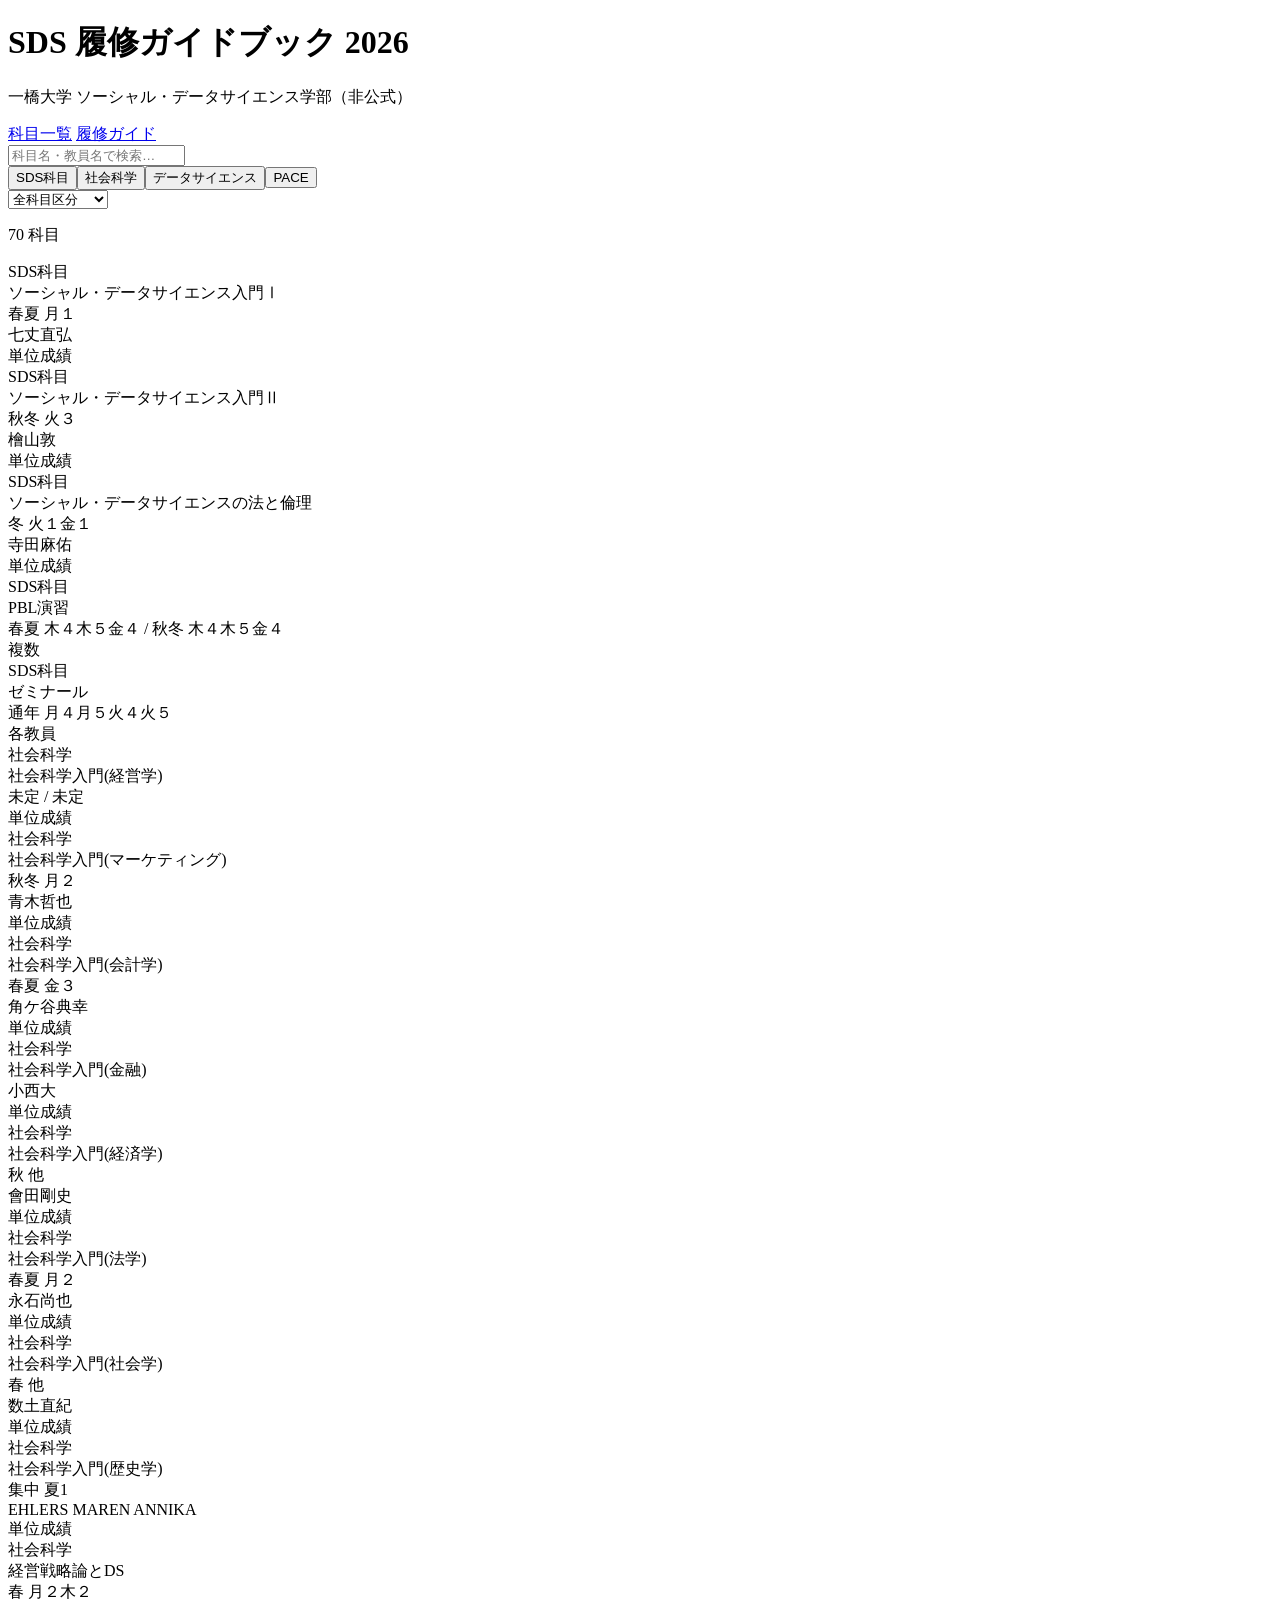
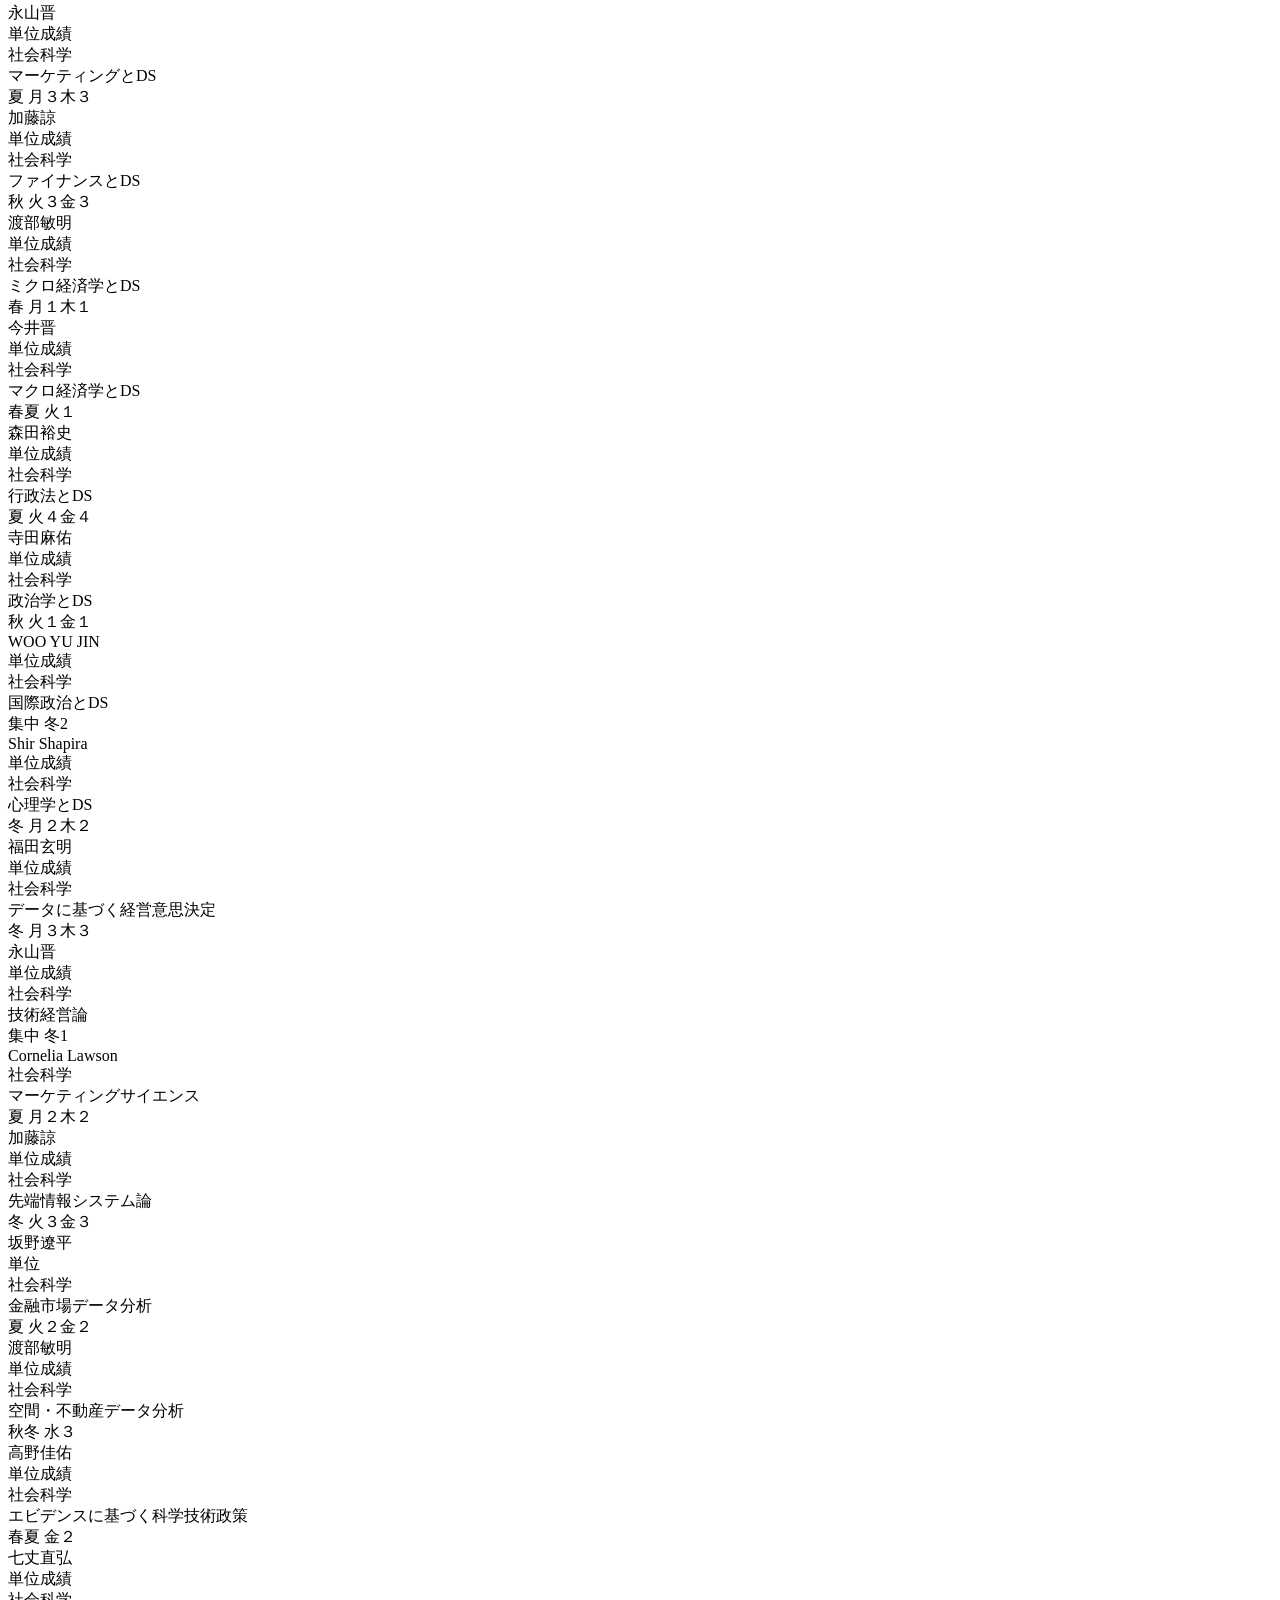
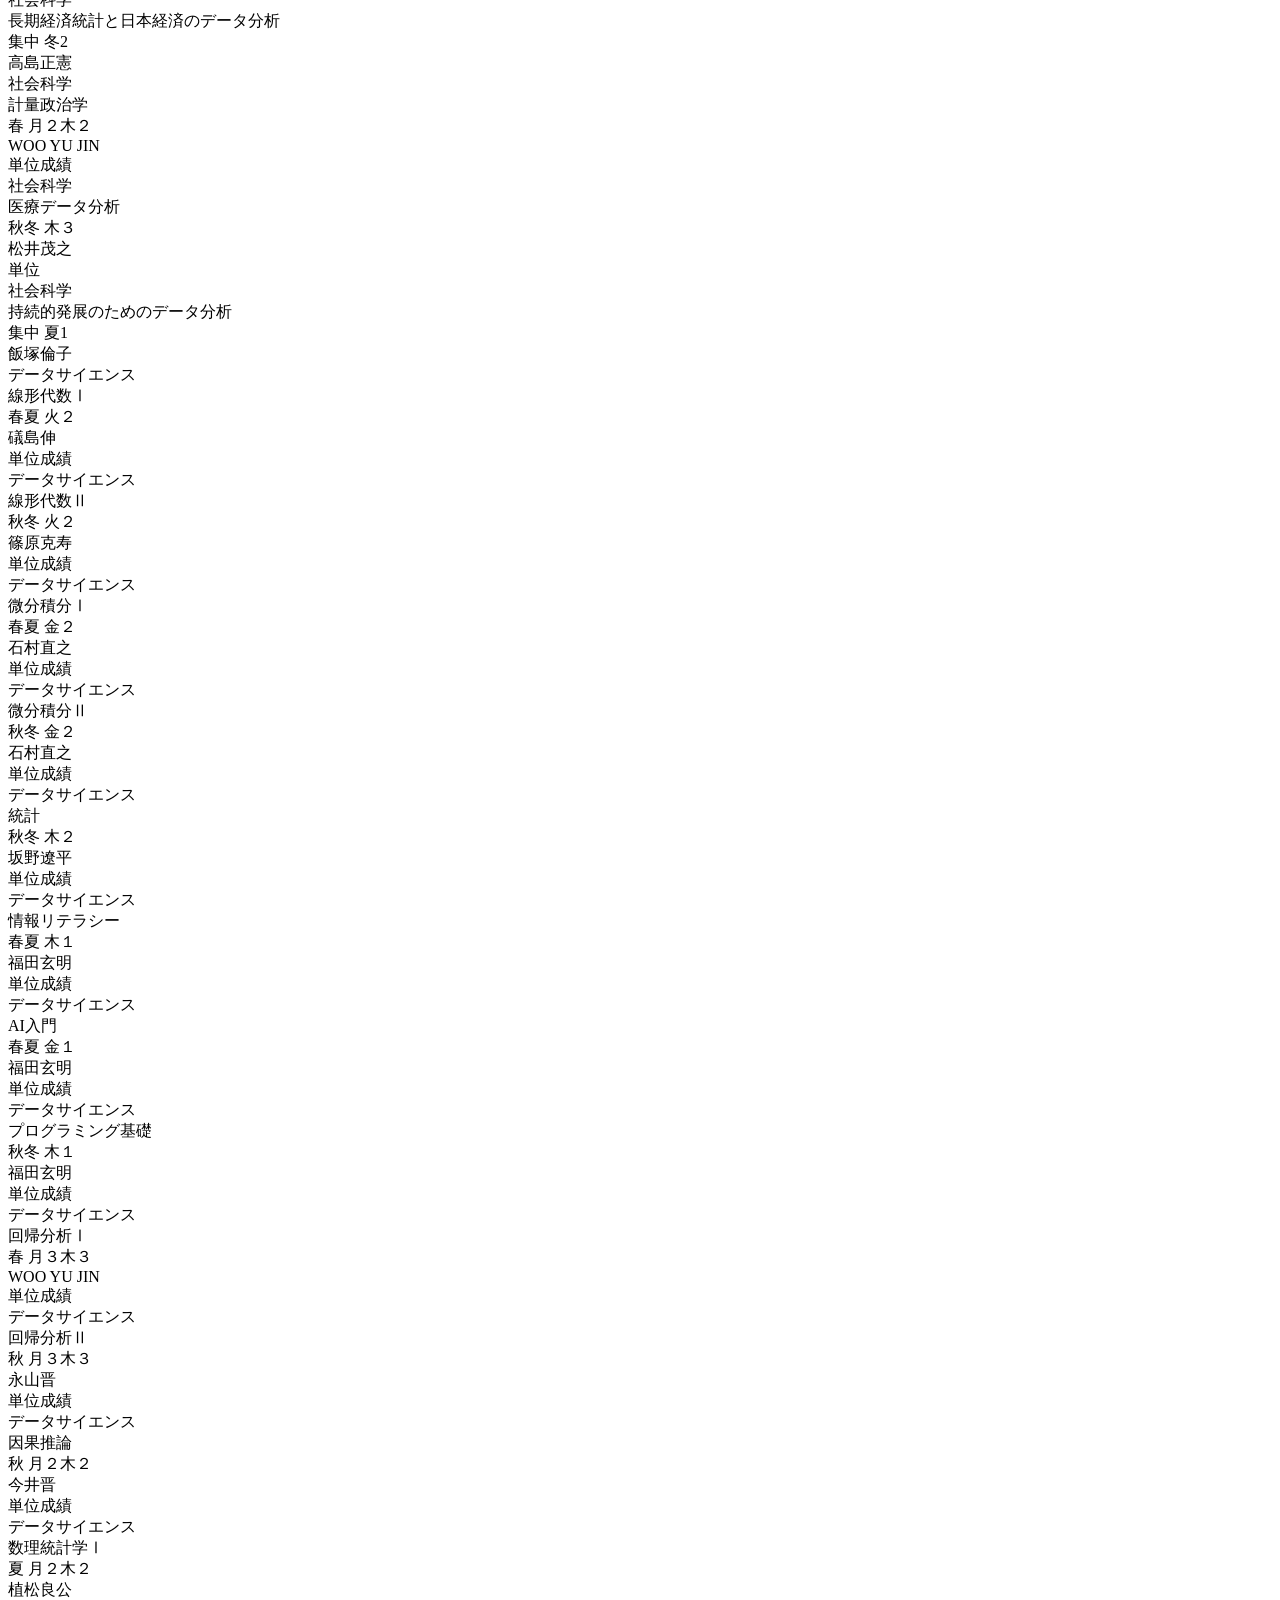
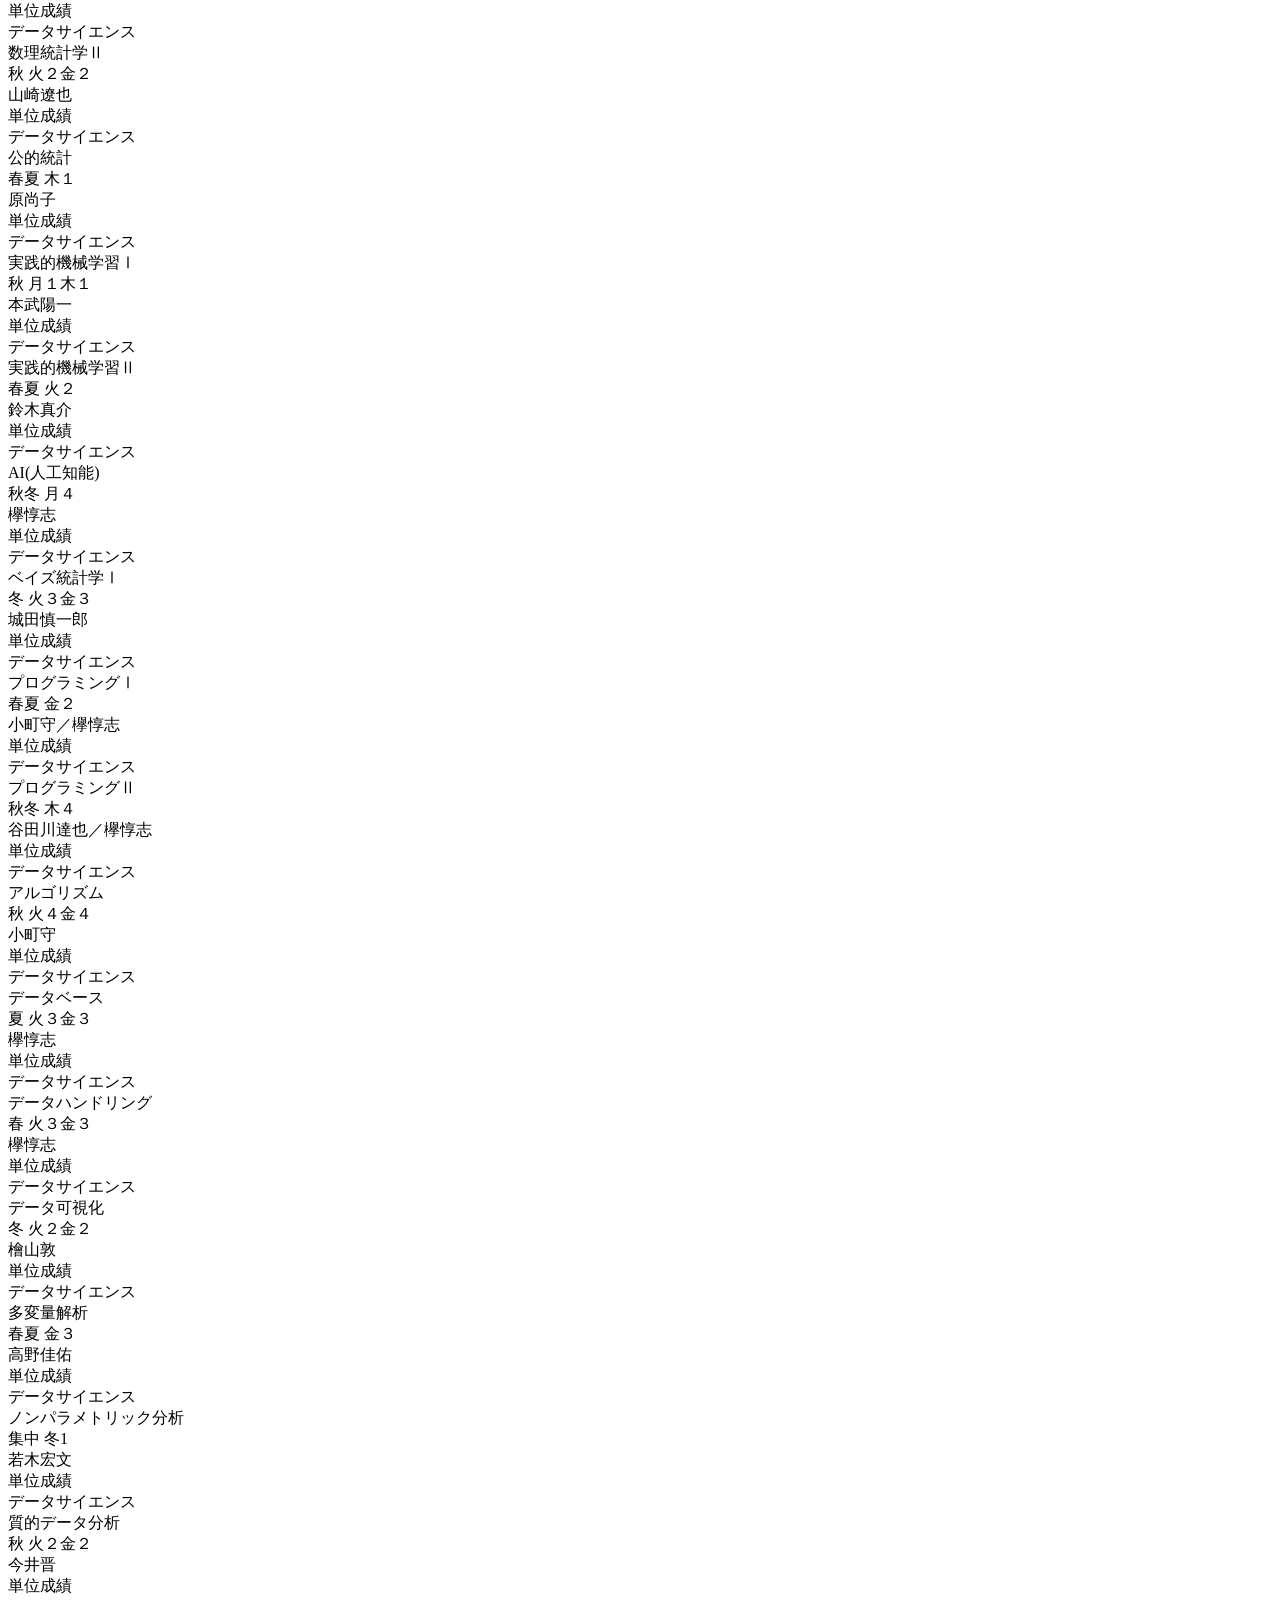
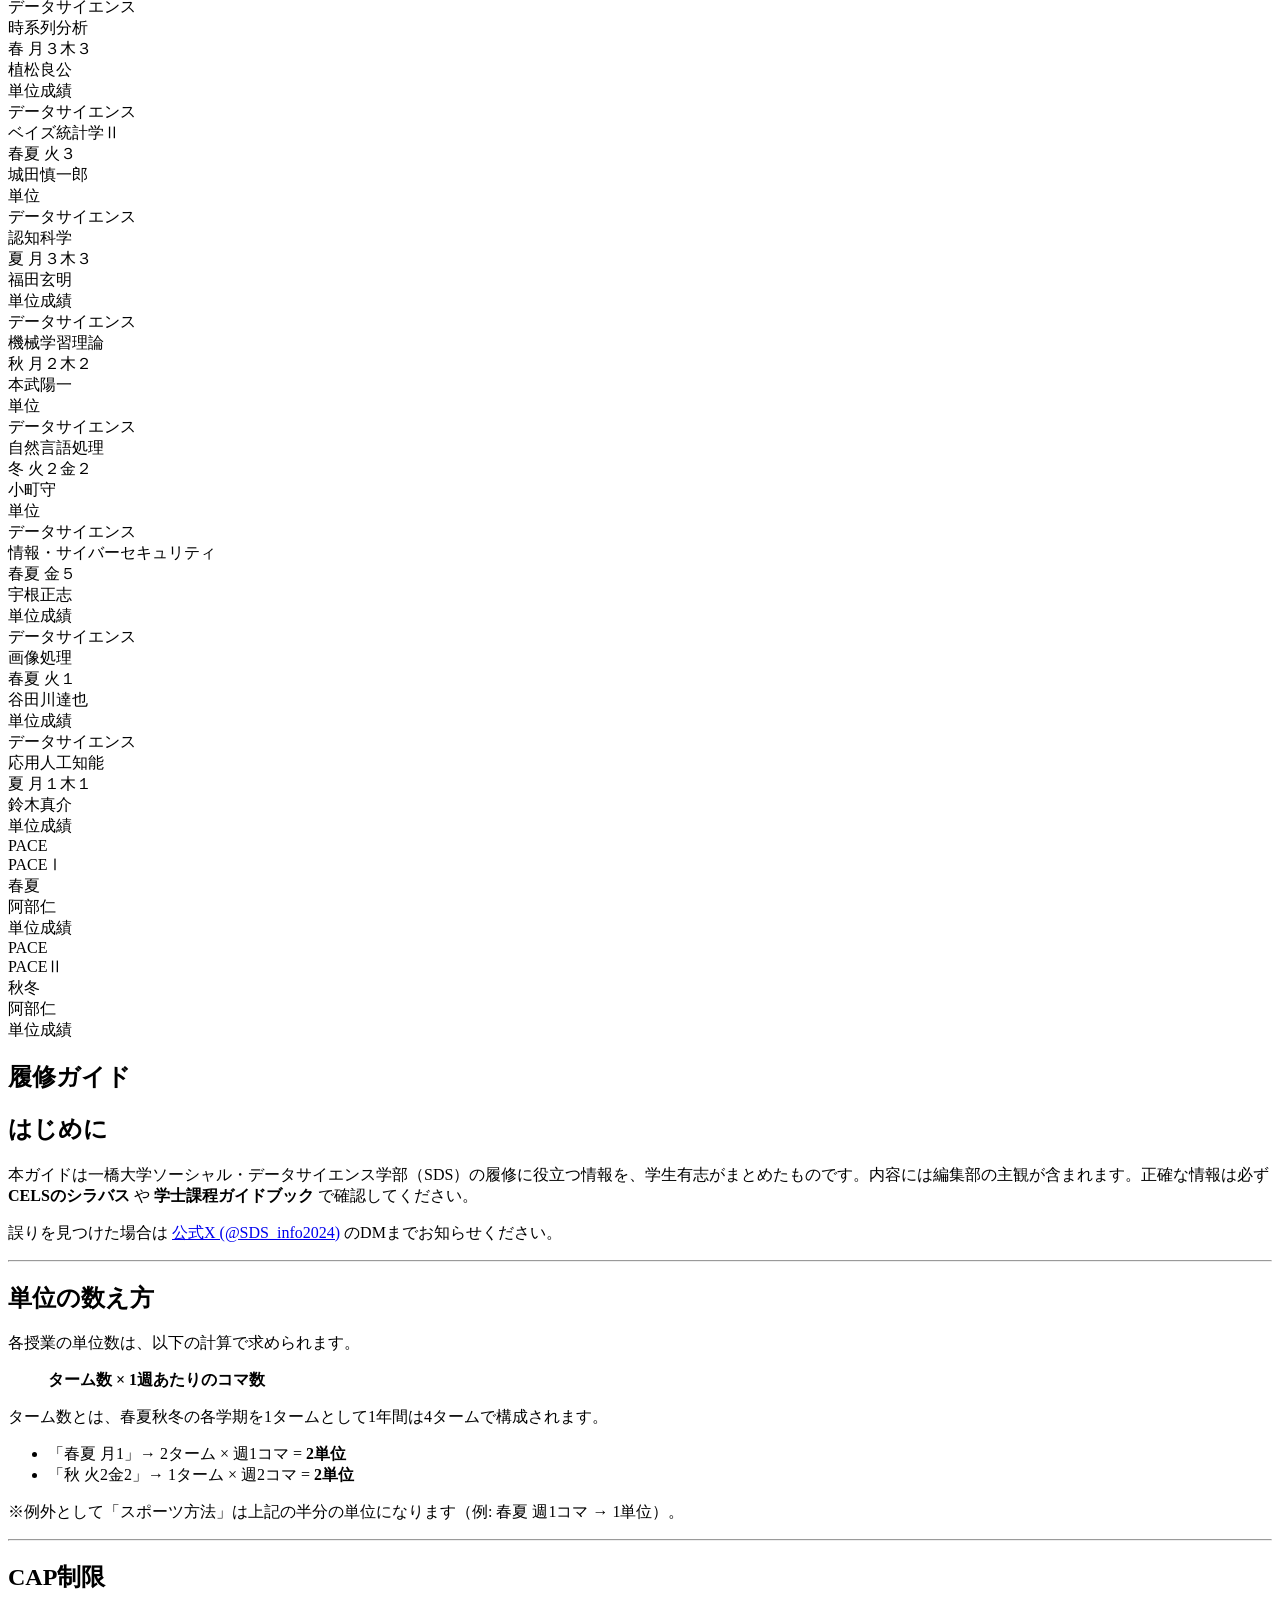
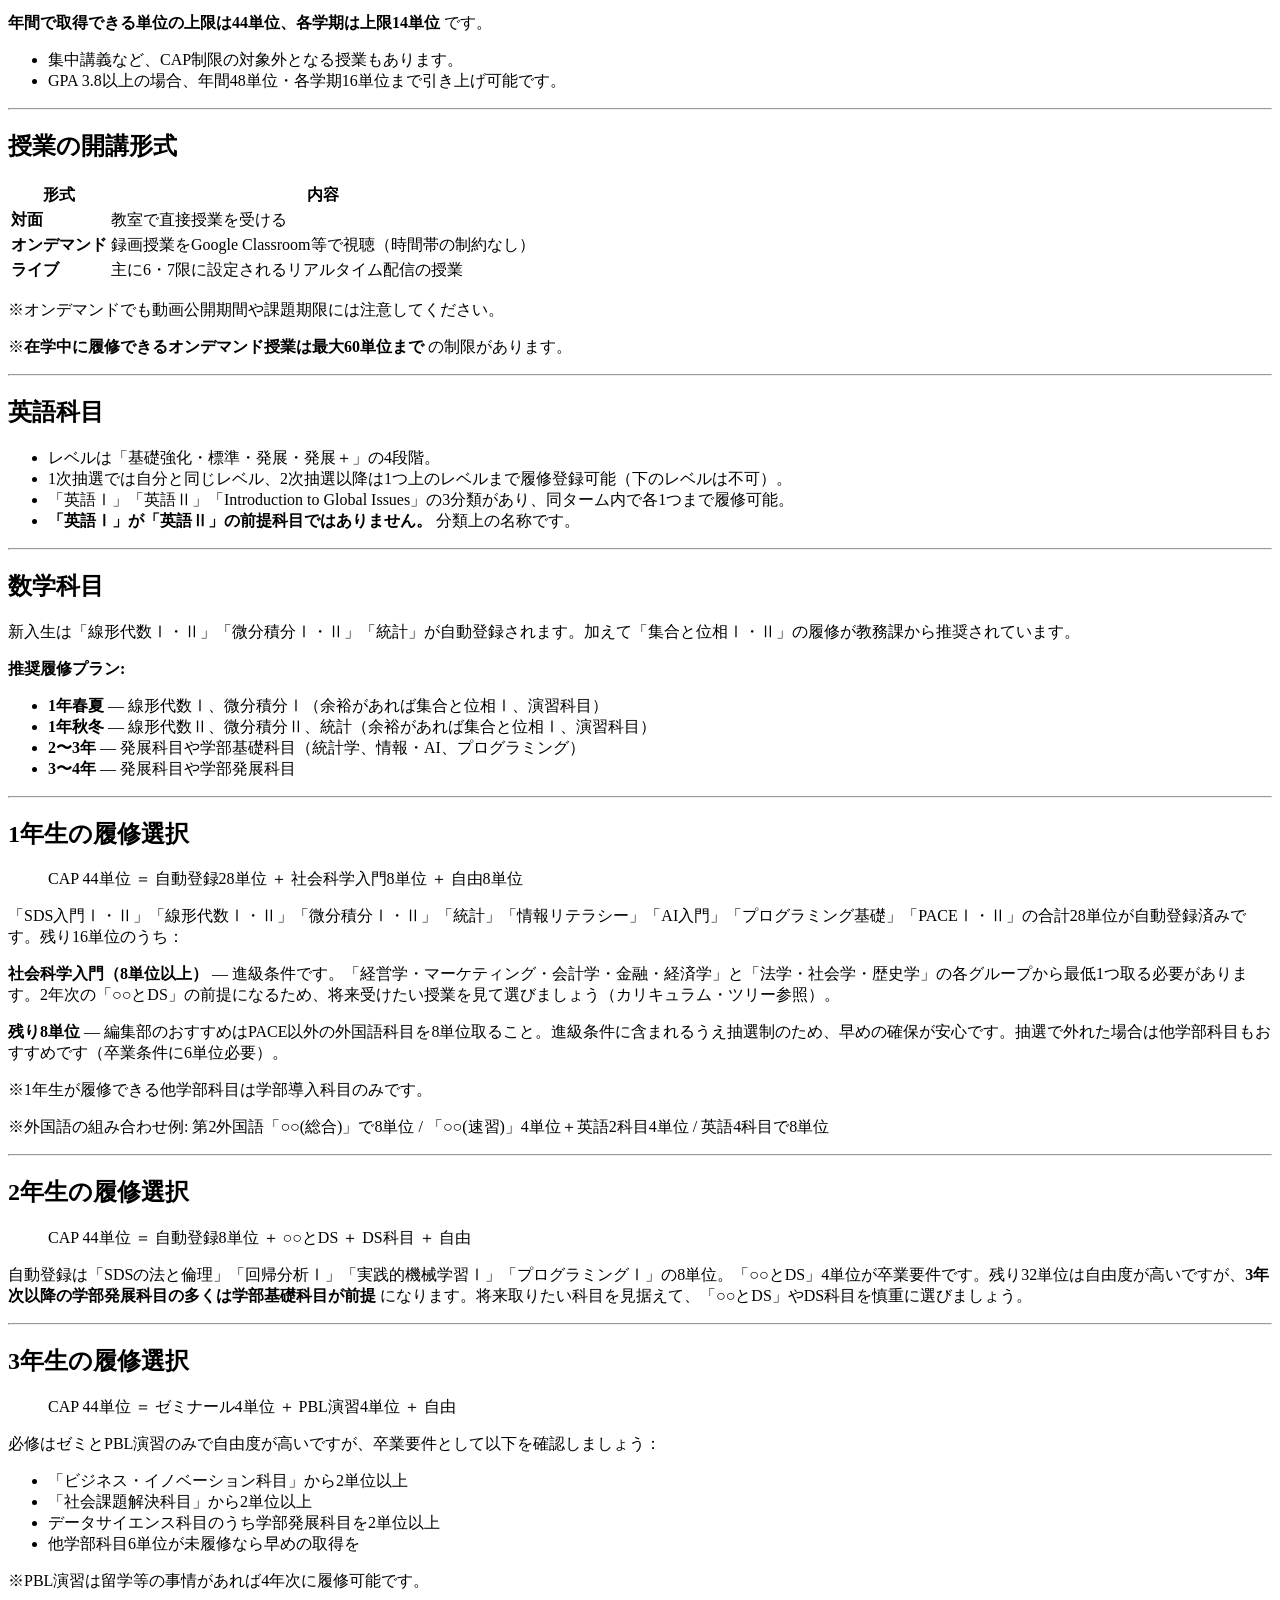
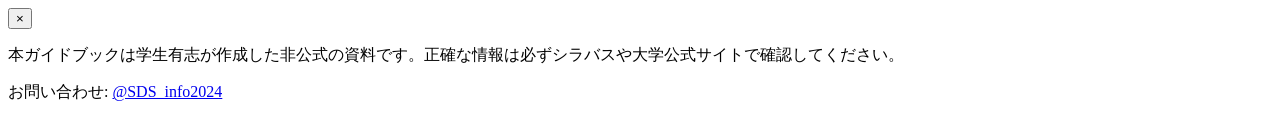
==== docs/index.html @ f76fa797 "科目区分タグを追加、Webフィルタを学年→科目区分に変更 時間割コードのナンバリング規則に基づき科目区分列を追加: - 4桁目1→学部導入科目、2→学部基礎科目、3→学部発展科目 - 3桁目8→ゼミ関" ====
<!DOCTYPE html>
<html lang="ja">
<head>
  <meta charset="UTF-8">
  <meta name="viewport" content="width=device-width, initial-scale=1.0">
  <title>SDS 履修ガイドブック 2026</title>
  <link rel="stylesheet" href="style.css">
</head>
<body>

  <!-- ヘッダー -->
  <header class="header">
    <div class="container">
      <h1 class="header-title">SDS 履修ガイドブック <span class="year">2026</span></h1>
      <p class="header-sub">一橋大学 ソーシャル・データサイエンス学部（非公式）</p>
      <nav class="nav">
        <a href="#courses" class="nav-link active">科目一覧</a>
        <a href="#guide" class="nav-link">履修ガイド</a>
      </nav>
    </div>
  </header>

  <!-- 科目一覧セクション -->
  <section id="courses" class="section">
    <div class="container">

      <!-- フィルタバー -->
      <div class="filter-bar">
        <input type="text" id="search" class="search-input" placeholder="科目名・教員名で検索…">
        <div class="filter-group">
          <div class="category-filters" id="category-filters"></div>
          <select id="kubun-filter" class="filter-select">
            <option value="">全科目区分</option>
            <option value="学部導入科目">学部導入科目</option>
            <option value="学部基礎科目">学部基礎科目</option>
            <option value="学部発展科目">学部発展科目</option>
            <option value="ゼミ関連">ゼミ関連</option>
            <option value="全学共通科目">全学共通科目</option>
          </select>
        </div>
      </div>

      <p class="result-count" id="result-count"></p>

      <!-- カードグリッド -->
      <div class="card-grid" id="card-grid">
        <p class="loading">読み込み中…</p>
      </div>
    </div>
  </section>

  <!-- 履修ガイドセクション -->
  <section id="guide" class="section section-guide">
    <div class="container">
      <h2 class="section-title">履修ガイド</h2>
      <div class="guide-content" id="guide-content">
        <p class="loading">読み込み中…</p>
      </div>
    </div>
  </section>

  <!-- モーダル -->
  <div class="modal-overlay" id="modal-overlay">
    <div class="modal" id="modal">
      <button class="modal-close" id="modal-close">&times;</button>
      <div class="modal-body" id="modal-body"></div>
    </div>
  </div>

  <!-- フッター -->
  <footer class="footer">
    <div class="container">
      <p>本ガイドブックは学生有志が作成した非公式の資料です。正確な情報は必ずシラバスや大学公式サイトで確認してください。</p>
      <p>お問い合わせ: <a href="https://x.com/SDS_info2024" target="_blank">@SDS_info2024</a></p>
    </div>
  </footer>

  <script src="app.js"></script>
</body>
</html>
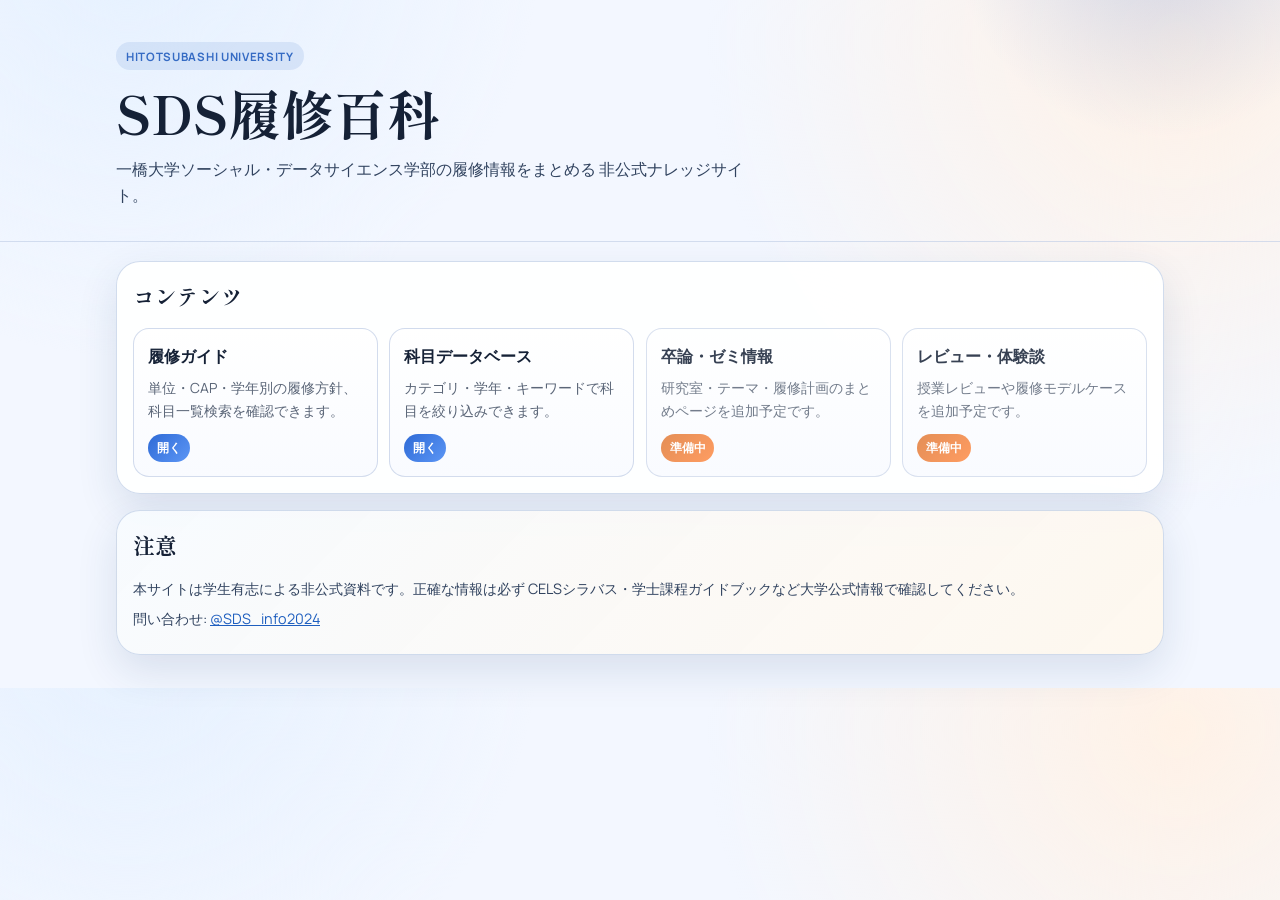
==== commit c9fba89a: "Create portal top page and modernize guide UI" ====
--- a/docs/index.html
+++ b/docs/index.html
@@ -3,78 +3,64 @@
 <head>
   <meta charset="UTF-8">
   <meta name="viewport" content="width=device-width, initial-scale=1.0">
-  <title>SDS 履修ガイドブック 2026</title>
-  <link rel="stylesheet" href="style.css">
+  <title>SDS履修百科</title>
+  <link rel="preconnect" href="https://fonts.googleapis.com">
+  <link rel="preconnect" href="https://fonts.gstatic.com" crossorigin>
+  <link href="https://fonts.googleapis.com/css2?family=Manrope:wght@400;500;600;700;800&family=Shippori+Mincho:wght@500;700&display=swap" rel="stylesheet">
+  <link rel="stylesheet" href="home.css">
 </head>
 <body>
-
-  <!-- ヘッダー -->
-  <header class="header">
-    <div class="container">
-      <h1 class="header-title">SDS 履修ガイドブック <span class="year">2026</span></h1>
-      <p class="header-sub">一橋大学 ソーシャル・データサイエンス学部（非公式）</p>
-      <nav class="nav">
-        <a href="#courses" class="nav-link active">科目一覧</a>
-        <a href="#guide" class="nav-link">履修ガイド</a>
-      </nav>
+  <header class="home-header">
+    <div class="header-inner">
+      <p class="eyebrow">Hitotsubashi University</p>
+      <h1>SDS履修百科</h1>
+      <p class="lead">
+        一橋大学ソーシャル・データサイエンス学部の履修情報をまとめる
+        非公式ナレッジサイト。
+      </p>
     </div>
   </header>
 
-  <!-- 科目一覧セクション -->
-  <section id="courses" class="section">
-    <div class="container">
+  <main class="home-main">
+    <section class="panel">
+      <h2>コンテンツ</h2>
+      <div class="card-grid">
+        <a class="card" href="guide.html">
+          <h3>履修ガイド</h3>
+          <p>単位・CAP・学年別の履修方針、科目一覧検索を確認できます。</p>
+          <span>開く</span>
+        </a>
 
-      <!-- フィルタバー -->
-      <div class="filter-bar">
-        <input type="text" id="search" class="search-input" placeholder="科目名・教員名で検索…">
-        <div class="filter-group">
-          <div class="category-filters" id="category-filters"></div>
-          <select id="kubun-filter" class="filter-select">
-            <option value="">全科目区分</option>
-            <option value="学部導入科目">学部導入科目</option>
-            <option value="学部基礎科目">学部基礎科目</option>
-            <option value="学部発展科目">学部発展科目</option>
-            <option value="ゼミ関連">ゼミ関連</option>
-            <option value="全学共通科目">全学共通科目</option>
-          </select>
-        </div>
+        <a class="card" href="guide.html#courses">
+          <h3>科目データベース</h3>
+          <p>カテゴリ・学年・キーワードで科目を絞り込みできます。</p>
+          <span>開く</span>
+        </a>
+
+        <a class="card card-soon" href="#" aria-disabled="true" onclick="return false;">
+          <h3>卒論・ゼミ情報</h3>
+          <p>研究室・テーマ・履修計画のまとめページを追加予定です。</p>
+          <span>準備中</span>
+        </a>
+
+        <a class="card card-soon" href="#" aria-disabled="true" onclick="return false;">
+          <h3>レビュー・体験談</h3>
+          <p>授業レビューや履修モデルケースを追加予定です。</p>
+          <span>準備中</span>
+        </a>
       </div>
+    </section>
 
-      <p class="result-count" id="result-count"></p>
-
-      <!-- カードグリッド -->
-      <div class="card-grid" id="card-grid">
-        <p class="loading">読み込み中…</p>
-      </div>
-    </div>
-  </section>
-
-  <!-- 履修ガイドセクション -->
-  <section id="guide" class="section section-guide">
-    <div class="container">
-      <h2 class="section-title">履修ガイド</h2>
-      <div class="guide-content" id="guide-content">
-        <p class="loading">読み込み中…</p>
-      </div>
-    </div>
-  </section>
-
-  <!-- モーダル -->
-  <div class="modal-overlay" id="modal-overlay">
-    <div class="modal" id="modal">
-      <button class="modal-close" id="modal-close">&times;</button>
-      <div class="modal-body" id="modal-body"></div>
-    </div>
-  </div>
-
-  <!-- フッター -->
-  <footer class="footer">
-    <div class="container">
-      <p>本ガイドブックは学生有志が作成した非公式の資料です。正確な情報は必ずシラバスや大学公式サイトで確認してください。</p>
-      <p>お問い合わせ: <a href="https://x.com/SDS_info2024" target="_blank">@SDS_info2024</a></p>
-    </div>
-  </footer>
-
-  <script src="app.js"></script>
+    <section class="panel panel-note">
+      <h2>注意</h2>
+      <p>
+        本サイトは学生有志による非公式資料です。正確な情報は必ず
+        CELSシラバス・学士課程ガイドブックなど大学公式情報で確認してください。
+      </p>
+      <p>
+        問い合わせ: <a href="https://x.com/SDS_info2024" target="_blank" rel="noopener noreferrer">@SDS_info2024</a>
+      </p>
+    </section>
+  </main>
 </body>
 </html>
--- a/docs/home.css
+++ b/docs/home.css
@@ -0,0 +1,190 @@
+:root {
+  --bg: #f3f7ff;
+  --bg-grad-1: #e6f1ff;
+  --bg-grad-2: #fff2e7;
+  --surface: #ffffff;
+  --surface-soft: #f7fbff;
+  --ink: #152136;
+  --muted: #5b6678;
+  --line: #dbe4f2;
+  --line-strong: #c5d2e8;
+  --link: #1f5fbf;
+  --accent: #2e6ad6;
+  --accent-2: #ff8c47;
+  --radius-lg: 24px;
+  --radius-md: 16px;
+  --radius-sm: 12px;
+  --shadow: 0 16px 40px rgba(26, 54, 103, 0.12);
+}
+
+* {
+  box-sizing: border-box;
+}
+
+body {
+  margin: 0;
+  font-family: "Manrope", "Hiragino Sans", "Noto Sans JP", sans-serif;
+  color: var(--ink);
+  line-height: 1.68;
+  background:
+    radial-gradient(circle at 10% -8%, var(--bg-grad-1), transparent 30%),
+    radial-gradient(circle at 92% 6%, var(--bg-grad-2), transparent 35%),
+    var(--bg);
+}
+
+a {
+  color: var(--link);
+}
+
+.home-header {
+  position: relative;
+  overflow: hidden;
+  border-bottom: 1px solid rgba(197, 210, 232, 0.7);
+}
+
+.home-header::before {
+  content: "";
+  position: absolute;
+  width: 460px;
+  height: 460px;
+  border-radius: 50%;
+  background: radial-gradient(circle, rgba(46, 106, 214, 0.22), transparent 64%);
+  top: -300px;
+  right: -110px;
+}
+
+.header-inner {
+  position: relative;
+  z-index: 1;
+  max-width: 1080px;
+  margin: 0 auto;
+  padding: 2.6rem 1rem 2rem;
+}
+
+.eyebrow {
+  margin: 0;
+  display: inline-block;
+  padding: 0.28rem 0.62rem;
+  border-radius: 999px;
+  font-size: 0.72rem;
+  font-weight: 700;
+  letter-spacing: 0.06em;
+  text-transform: uppercase;
+  color: #356bc4;
+  background: rgba(53, 107, 196, 0.12);
+}
+
+h1 {
+  margin: 0.64rem 0 0.72rem;
+  font-family: "Shippori Mincho", "Yu Mincho", serif;
+  font-size: clamp(2rem, 4.6vw, 3.3rem);
+  line-height: 1.2;
+  font-weight: 700;
+}
+
+.lead {
+  margin: 0;
+  max-width: 64ch;
+  color: #31435f;
+}
+
+.home-main {
+  max-width: 1080px;
+  margin: 0 auto;
+  padding: 1.2rem 1rem 2.1rem;
+  display: grid;
+  gap: 1rem;
+}
+
+.panel {
+  background: rgba(255, 255, 255, 0.92);
+  border: 1px solid rgba(197, 210, 232, 0.78);
+  border-radius: var(--radius-lg);
+  box-shadow: var(--shadow);
+  padding: 1rem;
+}
+
+.panel h2 {
+  margin: 0 0 0.8rem;
+  font-family: "Shippori Mincho", "Yu Mincho", serif;
+  font-size: 1.35rem;
+}
+
+.card-grid {
+  display: grid;
+  grid-template-columns: repeat(auto-fill, minmax(235px, 1fr));
+  gap: 0.72rem;
+}
+
+.card {
+  display: block;
+  color: inherit;
+  text-decoration: none;
+  background: linear-gradient(180deg, #ffffff 0%, #f9fbff 100%);
+  border: 1px solid rgba(197, 210, 232, 0.76);
+  border-radius: var(--radius-md);
+  padding: 0.88rem;
+  transition: all 0.2s ease;
+}
+
+.card:hover {
+  text-decoration: none;
+  transform: translateY(-4px);
+  box-shadow: 0 15px 30px rgba(26, 54, 103, 0.14);
+  border-color: #90afe2;
+}
+
+.card h3 {
+  margin: 0 0 0.38rem;
+  font-size: 1rem;
+}
+
+.card p {
+  margin: 0 0 0.68rem;
+  font-size: 0.87rem;
+  color: var(--muted);
+}
+
+.card span {
+  display: inline-flex;
+  align-items: center;
+  gap: 0.25rem;
+  padding: 0.24rem 0.55rem;
+  border-radius: 999px;
+  font-size: 0.76rem;
+  font-weight: 700;
+  color: #fff;
+  background: linear-gradient(135deg, var(--accent), #5c96f5);
+}
+
+.card-soon {
+  opacity: 0.85;
+}
+
+.card-soon span {
+  background: linear-gradient(135deg, #e07b39, var(--accent-2));
+}
+
+.panel-note {
+  background: linear-gradient(135deg, rgba(247, 251, 255, 0.95), rgba(255, 247, 237, 0.92));
+}
+
+.panel-note p {
+  margin: 0.4rem 0;
+  font-size: 0.9rem;
+  color: #31435f;
+}
+
+@media (max-width: 760px) {
+  .header-inner {
+    padding-top: 2rem;
+  }
+
+  .panel {
+    border-radius: var(--radius-md);
+  }
+
+  .card-grid {
+    grid-template-columns: 1fr;
+  }
+}
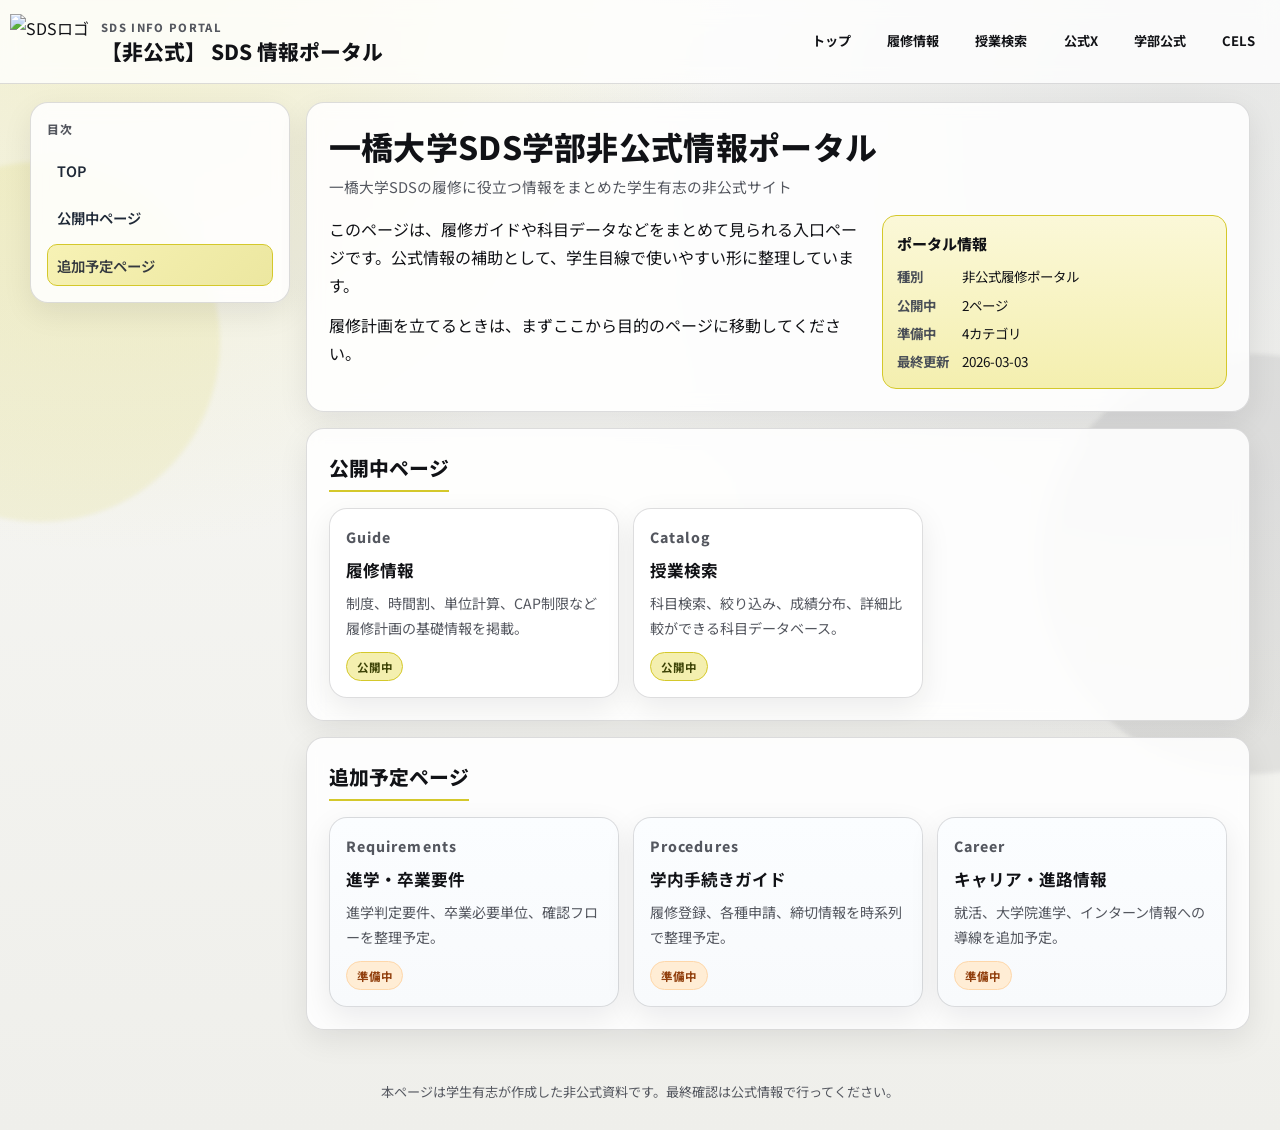
==== commit 1a14482c: "モバイル向けハンバーガーメニューを導入（720px以下でナビを折りたたみ表示） Co-Authored-By: Claude Opus 4.6 <noreply@anthropic.com>" ====
--- a/docs/index.html
+++ b/docs/index.html
@@ -3,64 +3,129 @@
 <head>
   <meta charset="UTF-8">
   <meta name="viewport" content="width=device-width, initial-scale=1.0">
-  <title>SDS履修百科</title>
+  <title>SDS情報ポータル</title>
   <link rel="preconnect" href="https://fonts.googleapis.com">
   <link rel="preconnect" href="https://fonts.gstatic.com" crossorigin>
-  <link href="https://fonts.googleapis.com/css2?family=Manrope:wght@400;500;600;700;800&family=Shippori+Mincho:wght@500;700&display=swap" rel="stylesheet">
-  <link rel="stylesheet" href="home.css">
+  <link href="https://fonts.googleapis.com/css2?family=Noto+Sans+JP:wght@400;500;700;800&display=swap" rel="stylesheet">
+  <link rel="stylesheet" href="style.css">
 </head>
 <body>
-  <header class="home-header">
-    <div class="header-inner">
-      <p class="eyebrow">Hitotsubashi University</p>
-      <h1>SDS履修百科</h1>
-      <p class="lead">
-        一橋大学ソーシャル・データサイエンス学部の履修情報をまとめる
-        非公式ナレッジサイト。
-      </p>
+  <header class="topbar">
+    <div class="container topbar-inner">
+      <a class="brand-home" href="index.html">
+        <img class="site-logo" src="images/logo-sds.png" alt="SDSロゴ">
+        <div class="brand-block">
+          <p class="brand-kicker">SDS INFO PORTAL</p>
+          <p class="brand-title">【非公式】 SDS 情報ポータル</p>
+        </div>
+      </a>
+      <button class="hamburger" type="button" aria-label="メニューを開く" aria-expanded="false">
+        <span class="hamburger-line"></span>
+        <span class="hamburger-line"></span>
+        <span class="hamburger-line"></span>
+      </button>
+      <nav class="topbar-menu">
+        <a class="topnav-link" href="index.html">トップ</a>
+        <a class="topnav-link" href="rishu.html">履修情報</a>
+        <a class="topnav-link" href="courses.html">授業検索</a>
+        <a class="topnav-link" href="https://x.com/SDS_info2024" target="_blank" rel="noopener noreferrer">公式X</a>
+        <a class="topnav-link" href="https://www.sds.hit-u.ac.jp/" target="_blank" rel="noopener noreferrer">学部公式</a>
+        <a class="topnav-link" href="https://cels.hit-u.ac.jp/" target="_blank" rel="noopener noreferrer">CELS</a>
+      </nav>
     </div>
   </header>
 
-  <main class="home-main">
-    <section class="panel">
-      <h2>コンテンツ</h2>
-      <div class="card-grid">
-        <a class="card" href="guide.html">
-          <h3>履修ガイド</h3>
-          <p>単位・CAP・学年別の履修方針、科目一覧検索を確認できます。</p>
-          <span>開く</span>
-        </a>
+  <div class="container wiki-layout">
+    <aside class="wiki-sidebar">
+      <p class="sidebar-title">目次</p>
+      <nav class="sidebar-nav">
+        <a href="#overview" class="nav-link active">TOP</a>
+        <a href="#pages" class="nav-link">公開中ページ</a>
+        <a href="#upcoming" class="nav-link">追加予定ページ</a>
+      </nav>
+    </aside>
 
-        <a class="card" href="guide.html#courses">
-          <h3>科目データベース</h3>
-          <p>カテゴリ・学年・キーワードで科目を絞り込みできます。</p>
-          <span>開く</span>
-        </a>
+    <main class="wiki-main">
+      <section id="overview" class="section article-section">
+        <div class="article-head">
+          <h1 class="article-title">一橋大学SDS学部非公式情報ポータル</h1>
+          <p class="article-sub">一橋大学SDSの履修に役立つ情報をまとめた学生有志の非公式サイト</p>
+        </div>
 
-        <a class="card card-soon" href="#" aria-disabled="true" onclick="return false;">
-          <h3>卒論・ゼミ情報</h3>
-          <p>研究室・テーマ・履修計画のまとめページを追加予定です。</p>
-          <span>準備中</span>
-        </a>
+        <div class="intro-grid">
+          <div class="intro-text">
+            <p>このページは、履修ガイドや科目データなどをまとめて見られる入口ページです。公式情報の補助として、学生目線で使いやすい形に整理しています。</p>
+            <p>履修計画を立てるときは、まずここから目的のページに移動してください。</p>
+          </div>
+          <aside class="infobox" aria-label="ポータル情報">
+            <h2 class="infobox-title">ポータル情報</h2>
+            <dl class="infobox-list">
+              <dt>種別</dt>
+              <dd>非公式履修ポータル</dd>
+              <dt>公開中</dt>
+              <dd>2ページ</dd>
+              <dt>準備中</dt>
+              <dd>4カテゴリ</dd>
+              <dt>最終更新</dt>
+              <dd>2026-03-03</dd>
+            </dl>
+          </aside>
+        </div>
+      </section>
 
-        <a class="card card-soon" href="#" aria-disabled="true" onclick="return false;">
-          <h3>レビュー・体験談</h3>
-          <p>授業レビューや履修モデルケースを追加予定です。</p>
-          <span>準備中</span>
-        </a>
-      </div>
-    </section>
+      <section id="pages" class="section article-section">
+        <h2 class="section-title">公開中ページ</h2>
+        <div class="directory-grid">
+          <a class="directory-card directory-card-linkbox" href="rishu.html">
+            <p class="directory-label">Guide</p>
+            <h3>履修情報</h3>
+            <p>制度、時間割、単位計算、CAP制限など履修計画の基礎情報を掲載。</p>
+            <div class="card-footer">
+              <span class="status-badge live">公開中</span>
+            </div>
+          </a>
+          <a class="directory-card directory-card-linkbox" href="courses.html">
+            <p class="directory-label">Catalog</p>
+            <h3>授業検索</h3>
+            <p>科目検索、絞り込み、成績分布、詳細比較ができる科目データベース。</p>
+            <div class="card-footer">
+              <span class="status-badge live">公開中</span>
+            </div>
+          </a>
+        </div>
+      </section>
 
-    <section class="panel panel-note">
-      <h2>注意</h2>
-      <p>
-        本サイトは学生有志による非公式資料です。正確な情報は必ず
-        CELSシラバス・学士課程ガイドブックなど大学公式情報で確認してください。
-      </p>
-      <p>
-        問い合わせ: <a href="https://x.com/SDS_info2024" target="_blank" rel="noopener noreferrer">@SDS_info2024</a>
-      </p>
-    </section>
-  </main>
+      <section id="upcoming" class="section article-section">
+        <h2 class="section-title">追加予定ページ</h2>
+        <div class="directory-grid">
+          <article class="directory-card disabled">
+            <p class="directory-label">Requirements</p>
+            <h3>進学・卒業要件</h3>
+            <p>進学判定要件、卒業必要単位、確認フローを整理予定。</p>
+            <div class="card-footer"><span class="status-badge soon">準備中</span></div>
+          </article>
+          <article class="directory-card disabled">
+            <p class="directory-label">Procedures</p>
+            <h3>学内手続きガイド</h3>
+            <p>履修登録、各種申請、締切情報を時系列で整理予定。</p>
+            <div class="card-footer"><span class="status-badge soon">準備中</span></div>
+          </article>
+          <article class="directory-card disabled">
+            <p class="directory-label">Career</p>
+            <h3>キャリア・進路情報</h3>
+            <p>就活、大学院進学、インターン情報への導線を追加予定。</p>
+            <div class="card-footer"><span class="status-badge soon">準備中</span></div>
+          </article>
+        </div>
+      </section>
+    </main>
+  </div>
+
+  <footer class="footer">
+    <div class="container">
+      <p>本ページは学生有志が作成した非公式資料です。最終確認は公式情報で行ってください。</p>
+    </div>
+  </footer>
+  <script src="app.js"></script>
 </body>
 </html>
--- a/docs/style.css
+++ b/docs/style.css
@@ -0,0 +1,1072 @@
+:root {
+  --bg: #f4f4f1;
+  --bg-soft: #ecece8;
+  --surface: rgba(255, 255, 255, 0.86);
+  --surface-strong: #ffffff;
+  --text: #111216;
+  --text-muted: #54575f;
+  --border: rgba(17, 18, 22, 0.14);
+  --border-strong: rgba(17, 18, 22, 0.24);
+
+  --primary: #d4c82b;
+  --primary-strong: #9e951a;
+  --accent: #4f545e;
+  --accent-soft: #f4efaf;
+
+  --cat-sds: #d4c82b;
+  --cat-social: #9ea1a8;
+  --cat-ds: #4f545e;
+  --cat-pace: #3b3f46;
+
+  --kubun-intro: #15803d;
+  --kubun-basic: #0f766e;
+  --kubun-advanced: #b45309;
+  --kubun-seminar: #7c3aed;
+  --kubun-common: #6b7280;
+
+  --grade-aplus: #1d4ed8;
+  --grade-a: #059669;
+  --grade-b: #ca8a04;
+  --grade-c: #ea580c;
+  --grade-f: #dc2626;
+
+  --radius-sm: 12px;
+  --radius: 18px;
+  --shadow: 0 10px 30px rgba(17, 18, 22, 0.08);
+  --shadow-lg: 0 28px 60px rgba(17, 18, 22, 0.16);
+}
+
+*, *::before, *::after {
+  box-sizing: border-box;
+  margin: 0;
+  padding: 0;
+}
+
+html {
+  scroll-behavior: smooth;
+}
+
+body {
+  font-family: "Noto Sans JP", "Hiragino Sans", sans-serif;
+  color: var(--text);
+  line-height: 1.75;
+  min-height: 100vh;
+  background:
+    radial-gradient(circle at 8% -8%, rgba(212, 200, 43, 0.22), transparent 38%),
+    radial-gradient(circle at 92% 8%, rgba(158, 161, 168, 0.2), transparent 42%),
+    linear-gradient(180deg, #f8f8f5 0%, #efefeb 100%);
+  -webkit-font-smoothing: antialiased;
+}
+
+body::before,
+body::after {
+  content: "";
+  position: fixed;
+  z-index: -1;
+  border-radius: 999px;
+  pointer-events: none;
+}
+
+body::before {
+  width: 360px;
+  height: 360px;
+  left: -140px;
+  top: 18%;
+  background: rgba(212, 200, 43, 0.12);
+  filter: blur(2px);
+}
+
+body::after {
+  width: 420px;
+  height: 420px;
+  right: -180px;
+  bottom: 14%;
+  background: rgba(79, 84, 94, 0.1);
+  filter: blur(2px);
+}
+
+a {
+  color: var(--accent);
+  text-decoration: none;
+}
+
+a:hover {
+  text-decoration: underline;
+}
+
+.container {
+  max-width: 1260px;
+  margin: 0 auto;
+  padding: 0 1.25rem;
+}
+
+.topbar {
+  position: sticky;
+  top: 0;
+  z-index: 30;
+  border-bottom: 1px solid var(--border);
+  backdrop-filter: blur(10px);
+  background: rgba(255, 255, 255, 0.78);
+}
+
+.topbar-inner {
+  display: flex;
+  justify-content: space-between;
+  align-items: center;
+  gap: 1rem;
+  padding: 0.9rem 0;
+}
+
+.brand-home {
+  display: inline-flex;
+  align-items: center;
+  gap: 0.75rem;
+  color: inherit;
+}
+
+.brand-home:hover {
+  text-decoration: none;
+}
+
+.site-logo {
+  height: 54px;
+  width: auto;
+  display: block;
+}
+
+.brand-kicker {
+  letter-spacing: 0.12em;
+  font-size: 0.7rem;
+  font-weight: 800;
+  color: var(--text-muted);
+}
+
+.brand-title {
+  font-size: clamp(1rem, 2vw, 1.3rem);
+  font-weight: 800;
+  line-height: 1.35;
+}
+
+.brand-link {
+  border: 1px solid var(--border-strong);
+  border-radius: 999px;
+  padding: 0.5rem 0.9rem;
+  background: var(--surface);
+  font-size: 0.83rem;
+  font-weight: 700;
+  color: var(--primary-strong);
+}
+
+/* ---- Hamburger button ---- */
+.hamburger {
+  display: none;
+  background: none;
+  border: none;
+  cursor: pointer;
+  padding: 0.5rem;
+  flex-direction: column;
+  justify-content: center;
+  gap: 5px;
+}
+
+.hamburger-line {
+  display: block;
+  width: 22px;
+  height: 2px;
+  background: var(--text);
+  border-radius: 2px;
+  transition: transform 0.25s, opacity 0.25s;
+}
+
+.hamburger.open .hamburger-line:nth-child(1) {
+  transform: translateY(7px) rotate(45deg);
+}
+
+.hamburger.open .hamburger-line:nth-child(2) {
+  opacity: 0;
+}
+
+.hamburger.open .hamburger-line:nth-child(3) {
+  transform: translateY(-7px) rotate(-45deg);
+}
+
+.topbar-menu {
+  display: flex;
+  flex-wrap: wrap;
+  gap: 0.45rem;
+}
+
+.topnav-link {
+  border: 1px solid transparent;
+  border-radius: 999px;
+  padding: 0.46rem 0.85rem;
+  font-size: 0.82rem;
+  font-weight: 700;
+  color: var(--text);
+  transition: background-color 0.18s, border-color 0.18s, color 0.18s;
+}
+
+.topnav-link:hover {
+  text-decoration: none;
+  background: #f3f0cb;
+  border-color: #d4c82b;
+}
+
+.topnav-link.active {
+  background: linear-gradient(135deg, #f7f2b5 0%, #ece7a0 100%);
+  border-color: #d4c82b;
+  color: #35393f;
+}
+
+.portal-main {
+  display: grid;
+  gap: 1rem;
+  padding-top: 1.15rem;
+  padding-bottom: 2rem;
+}
+
+.portal-hero {
+  position: relative;
+  overflow: hidden;
+}
+
+.portal-hero::after {
+  content: "";
+  position: absolute;
+  width: 280px;
+  height: 280px;
+  right: -110px;
+  top: -90px;
+  border-radius: 50%;
+  background: radial-gradient(circle, rgba(212, 200, 43, 0.22), transparent 62%);
+  pointer-events: none;
+}
+
+.hero-kicker {
+  font-size: 0.72rem;
+  letter-spacing: 0.12em;
+  font-weight: 800;
+  color: var(--text-muted);
+  margin-bottom: 0.5rem;
+}
+
+.portal-title {
+  font-size: clamp(1.45rem, 3.2vw, 2.1rem);
+  line-height: 1.35;
+  font-weight: 800;
+  margin-bottom: 0.5rem;
+}
+
+.portal-sub {
+  max-width: 72ch;
+  color: var(--text-muted);
+}
+
+.portal-meta {
+  margin-top: 0.8rem;
+  display: flex;
+  flex-wrap: wrap;
+  gap: 0.45rem;
+}
+
+.meta-chip {
+  display: inline-flex;
+  align-items: center;
+  gap: 0.3rem;
+  border: 1px solid #d4c82b;
+  border-radius: 999px;
+  padding: 0.32rem 0.68rem;
+  background: #f7f2b5;
+  color: #3b3f46;
+  font-size: 0.75rem;
+  font-weight: 700;
+}
+
+.directory-section {
+  display: grid;
+  gap: 0.9rem;
+}
+
+.directory-head {
+  display: flex;
+  justify-content: space-between;
+  align-items: end;
+  gap: 1rem;
+  flex-wrap: wrap;
+}
+
+.directory-title {
+  font-size: 1.15rem;
+  line-height: 1.35;
+  font-weight: 800;
+}
+
+.directory-caption {
+  color: var(--text-muted);
+  font-size: 0.86rem;
+}
+
+.directory-grid {
+  display: grid;
+  grid-template-columns: repeat(auto-fill, minmax(280px, 1fr));
+  gap: 0.85rem;
+}
+
+.directory-card {
+  border: 1px solid var(--border);
+  border-radius: var(--radius);
+  background: var(--surface);
+  box-shadow: var(--shadow);
+  padding: 1rem;
+  display: grid;
+  gap: 0.45rem;
+  min-height: 190px;
+}
+
+.directory-card-linkbox {
+  color: inherit;
+  text-decoration: none;
+  transition: transform 0.16s, box-shadow 0.16s, border-color 0.16s;
+}
+
+.directory-card-linkbox:hover {
+  text-decoration: none;
+  transform: translateY(-2px);
+  border-color: #d4c82b;
+  box-shadow: var(--shadow-lg);
+}
+
+.directory-card.disabled {
+  background: linear-gradient(180deg, #fbfdff 0%, #f8fafc 100%);
+}
+
+.directory-label {
+  color: var(--text-muted);
+  font-size: 0.74rem;
+  font-weight: 800;
+  letter-spacing: 0.08em;
+}
+
+.directory-card h3 {
+  font-size: 1.04rem;
+  line-height: 1.35;
+}
+
+.directory-card p {
+  color: var(--text-muted);
+  font-size: 0.88rem;
+}
+
+.card-footer {
+  margin-top: auto;
+  display: flex;
+  justify-content: space-between;
+  align-items: center;
+  gap: 0.6rem;
+}
+
+.status-badge {
+  display: inline-flex;
+  align-items: center;
+  border-radius: 999px;
+  padding: 0.22rem 0.62rem;
+  font-size: 0.72rem;
+  font-weight: 700;
+}
+
+.status-badge.live {
+  color: #3e4407;
+  background: #f4efaf;
+  border: 1px solid #d4c82b;
+}
+
+.status-badge.soon {
+  color: #92400e;
+  background: #ffedd5;
+  border: 1px solid #fed7aa;
+}
+
+.portal-card-link {
+  justify-self: start;
+  border: 1px solid #d4c82b;
+  border-radius: 999px;
+  padding: 0.42rem 0.78rem;
+  font-size: 0.82rem;
+  font-weight: 700;
+  color: #3b3f46;
+  background: #f7f2b5;
+}
+
+.portal-card-link:hover {
+  text-decoration: none;
+  background: #f0e97d;
+}
+
+.portal-note p {
+  color: var(--text-muted);
+  font-size: 0.9rem;
+  margin-top: 0.45rem;
+}
+
+.wiki-layout {
+  display: grid;
+  grid-template-columns: 260px 1fr;
+  gap: 1rem;
+  padding-top: 1.15rem;
+  padding-bottom: 2rem;
+}
+
+.wiki-sidebar {
+  position: sticky;
+  top: 4.9rem;
+  align-self: start;
+  border-radius: var(--radius);
+  border: 1px solid var(--border);
+  background: var(--surface);
+  backdrop-filter: blur(8px);
+  box-shadow: var(--shadow);
+  padding: 1rem;
+  animation: slide-up 0.5s ease-out both;
+}
+
+.sidebar-title {
+  color: var(--text-muted);
+  font-size: 0.74rem;
+  letter-spacing: 0.11em;
+  font-weight: 800;
+  margin-bottom: 0.65rem;
+}
+
+.sidebar-nav {
+  display: flex;
+  flex-direction: column;
+  gap: 0.34rem;
+}
+
+.nav-link {
+  font-size: 0.9rem;
+  color: #1f2937;
+  border-radius: 10px;
+  border: 1px solid transparent;
+  padding: 0.45rem 0.58rem;
+  font-weight: 600;
+  transition: background-color 0.18s, border-color 0.18s, color 0.18s;
+}
+
+.nav-link:hover {
+  text-decoration: none;
+  background: #f7f2b5;
+  border-color: #d4c82b;
+}
+
+.nav-link.active {
+  background: linear-gradient(135deg, #f7f2b5 0%, #ece7a0 100%);
+  border-color: #d4c82b;
+  color: #35393f;
+}
+
+.wiki-main {
+  display: grid;
+  gap: 1rem;
+}
+
+.section {
+  scroll-margin-top: 6rem;
+}
+
+.article-section {
+  border: 1px solid var(--border);
+  border-radius: var(--radius);
+  background: var(--surface);
+  backdrop-filter: blur(8px);
+  box-shadow: var(--shadow);
+  padding: 1.35rem;
+  animation: slide-up 0.6s ease-out both;
+}
+
+.article-head {
+  margin-bottom: 1rem;
+}
+
+.article-title {
+  font-size: clamp(1.38rem, 3.2vw, 2rem);
+  line-height: 1.35;
+  font-weight: 800;
+  letter-spacing: 0.01em;
+  margin-bottom: 0.36rem;
+}
+
+.article-sub {
+  color: var(--text-muted);
+  font-size: 0.92rem;
+}
+
+.intro-grid {
+  display: grid;
+  grid-template-columns: 1.4fr 0.9fr;
+  gap: 1rem;
+}
+
+.intro-text p + p {
+  margin-top: 0.72rem;
+}
+
+.infobox {
+  border: 1px solid #d4c82b;
+  border-radius: 14px;
+  padding: 0.9rem;
+  background: linear-gradient(180deg, #fbf8d8 0%, #f4efaf 100%);
+}
+
+.infobox-title {
+  font-size: 0.94rem;
+  font-weight: 800;
+  margin-bottom: 0.52rem;
+}
+
+.infobox-list {
+  display: grid;
+  grid-template-columns: auto 1fr;
+  gap: 0.3rem 0.8rem;
+  font-size: 0.84rem;
+}
+
+.infobox-list dt {
+  color: #4a4f57;
+  font-weight: 700;
+}
+
+.section-title {
+  display: inline-block;
+  margin-bottom: 1rem;
+  font-size: 1.24rem;
+  font-weight: 800;
+  padding-bottom: 0.32rem;
+  border-bottom: 2px solid var(--primary);
+}
+
+.filter-bar {
+  display: flex;
+  flex-wrap: wrap;
+  gap: 0.7rem;
+  align-items: center;
+  margin-bottom: 0.82rem;
+}
+
+.search-input {
+  flex: 1 1 280px;
+  border: 1px solid var(--border);
+  border-radius: var(--radius-sm);
+  padding: 0.66rem 0.95rem;
+  font-size: 0.92rem;
+  background: var(--surface-strong);
+}
+
+.search-input:focus,
+.filter-select:focus {
+  outline: none;
+  border-color: #d4c82b;
+  box-shadow: 0 0 0 4px rgba(212, 200, 43, 0.22);
+}
+
+.filter-group {
+  display: flex;
+  flex-wrap: wrap;
+  gap: 0.5rem;
+  align-items: center;
+}
+
+.category-filters {
+  display: flex;
+  flex-wrap: wrap;
+  gap: 0.35rem;
+}
+
+.cat-btn {
+  border: 1px solid var(--border);
+  border-radius: 999px;
+  background: #fff;
+  font-size: 0.78rem;
+  font-weight: 700;
+  padding: 0.35rem 0.72rem;
+  cursor: pointer;
+  transition: transform 0.16s, border-color 0.16s, background-color 0.16s;
+}
+
+.cat-btn:hover {
+  transform: translateY(-1px);
+  border-color: #d4c82b;
+  background: #f9f6d2;
+}
+
+.cat-btn.active {
+  color: #fff;
+  border-color: transparent;
+}
+
+.cat-btn[data-cat="sds"].active { background: var(--cat-sds); }
+.cat-btn[data-cat="social"].active { background: var(--cat-social); }
+.cat-btn[data-cat="ds"].active { background: var(--cat-ds); }
+.cat-btn[data-cat="pace"].active { background: var(--cat-pace); }
+
+.filter-select {
+  border: 1px solid var(--border);
+  border-radius: var(--radius-sm);
+  padding: 0.44rem 0.6rem;
+  font-size: 0.82rem;
+  background: #fff;
+}
+
+.result-count {
+  color: var(--text-muted);
+  font-size: 0.85rem;
+  margin-bottom: 0.8rem;
+}
+
+.card-grid {
+  display: grid;
+  grid-template-columns: repeat(auto-fill, minmax(300px, 1fr));
+  gap: 0.9rem;
+}
+
+.loading {
+  grid-column: 1 / -1;
+  text-align: center;
+  color: var(--text-muted);
+  padding: 2.2rem 0;
+}
+
+.card {
+  display: flex;
+  flex-direction: column;
+  gap: 0.2rem;
+  border: 1px solid var(--border);
+  border-radius: var(--radius-sm);
+  background: linear-gradient(160deg, #ffffff 0%, #f5f4eb 100%);
+  box-shadow: 0 6px 18px rgba(2, 6, 23, 0.06);
+  padding: 1rem;
+  cursor: pointer;
+  transition: transform 0.18s ease, box-shadow 0.18s ease, border-color 0.18s ease;
+  animation: slide-up 0.45s ease-out both;
+  animation-delay: var(--stagger, 0s);
+}
+
+.card:hover {
+  transform: translateY(-3px);
+  border-color: #d4c82b;
+  box-shadow: var(--shadow-lg);
+}
+
+.card-badges {
+  display: flex;
+  flex-wrap: wrap;
+  gap: 0.36rem;
+  margin-bottom: 0.18rem;
+}
+
+.card-cat {
+  display: inline-block;
+  color: #fff;
+  font-size: 0.7rem;
+  font-weight: 700;
+  padding: 0.16rem 0.55rem;
+  border-radius: 999px;
+}
+
+.card-cat.cat-sds { background: var(--cat-sds); }
+.card-cat.cat-social { background: var(--cat-social); }
+.card-cat.cat-ds { background: var(--cat-ds); }
+.card-cat.cat-pace { background: var(--cat-pace); }
+
+.card-kubun,
+.modal-kubun {
+  display: inline-block;
+  font-size: 0.7rem;
+  font-weight: 700;
+  border-radius: 999px;
+  padding: 0.14rem 0.55rem;
+  border: 1.5px solid;
+  background: rgba(255, 255, 255, 0.45);
+}
+
+.modal-kubun {
+  font-size: 0.74rem;
+  margin-bottom: 0.45rem;
+}
+
+.kubun-intro { color: var(--kubun-intro); border-color: var(--kubun-intro); }
+.kubun-basic { color: var(--kubun-basic); border-color: var(--kubun-basic); }
+.kubun-advanced { color: var(--kubun-advanced); border-color: var(--kubun-advanced); }
+.kubun-seminar { color: var(--kubun-seminar); border-color: var(--kubun-seminar); }
+.kubun-common { color: var(--kubun-common); border-color: var(--kubun-common); }
+
+.card-name {
+  font-size: 1rem;
+  font-weight: 800;
+  line-height: 1.45;
+}
+
+.card-meta {
+  font-size: 0.82rem;
+  color: var(--text-muted);
+}
+
+.card-difficulty {
+  display: flex;
+  flex-wrap: wrap;
+  gap: 0.65rem;
+  margin-top: 0.45rem;
+  font-size: 0.76rem;
+  color: var(--text-muted);
+}
+
+.difficulty-label {
+  margin-right: 0.2rem;
+}
+
+.dot {
+  display: inline-block;
+  width: 8px;
+  height: 8px;
+  border-radius: 50%;
+  margin-right: 2px;
+}
+
+.dot.filled {
+  background: var(--accent);
+}
+
+.dot.empty {
+  background: rgba(0, 0, 0, 0.15);
+}
+
+.card-grade-mini {
+  display: flex;
+  overflow: hidden;
+  border-radius: 999px;
+  height: 5px;
+  margin-top: auto;
+  padding-top: 0.5rem;
+}
+
+.card-grade-mini > span {
+  height: 5px;
+}
+
+.modal-overlay {
+  position: fixed;
+  inset: 0;
+  z-index: 1000;
+  display: flex;
+  align-items: center;
+  justify-content: center;
+  background: rgba(2, 6, 23, 0.5);
+  opacity: 0;
+  pointer-events: none;
+  transition: opacity 0.24s;
+}
+
+.modal-overlay.open {
+  opacity: 1;
+  pointer-events: auto;
+}
+
+.modal {
+  position: relative;
+  width: min(92vw, 690px);
+  max-height: 86vh;
+  overflow-y: auto;
+  border: 1px solid var(--border);
+  border-radius: var(--radius);
+  background: #ffffff;
+  box-shadow: var(--shadow-lg);
+  padding: 1.8rem;
+  transform: translateY(16px);
+  transition: transform 0.24s;
+}
+
+.modal-overlay.open .modal {
+  transform: translateY(0);
+}
+
+.modal-close {
+  position: absolute;
+  top: 0.75rem;
+  right: 1rem;
+  border: none;
+  background: transparent;
+  color: var(--text-muted);
+  font-size: 1.8rem;
+  cursor: pointer;
+  line-height: 1;
+}
+
+.modal-close:hover {
+  color: var(--text);
+}
+
+.modal-cat {
+  display: inline-block;
+  color: #fff;
+  border-radius: 999px;
+  padding: 0.2rem 0.62rem;
+  font-size: 0.75rem;
+  font-weight: 700;
+  margin-bottom: 0.42rem;
+}
+
+.modal-name {
+  font-size: 1.35rem;
+  line-height: 1.35;
+  font-weight: 800;
+  margin-bottom: 0.75rem;
+}
+
+.modal-info {
+  display: grid;
+  grid-template-columns: auto 1fr;
+  gap: 0.3rem 0.95rem;
+  margin-bottom: 1rem;
+  font-size: 0.9rem;
+}
+
+.modal-info dt {
+  white-space: nowrap;
+  color: var(--text-muted);
+  font-weight: 600;
+}
+
+.modal-desc {
+  padding: 0.88rem 0.95rem;
+  border: 1px solid var(--border);
+  border-radius: 10px;
+  background: #f7f7f1;
+  margin-bottom: 0.95rem;
+  font-size: 0.9rem;
+}
+
+.grade-section-title {
+  font-size: 0.88rem;
+  font-weight: 700;
+  margin-bottom: 0.45rem;
+}
+
+.grade-bar {
+  display: flex;
+  height: 32px;
+  border-radius: 6px;
+  overflow: hidden;
+  margin-bottom: 0.45rem;
+}
+
+.grade-segment {
+  display: flex;
+  align-items: center;
+  justify-content: center;
+  color: #fff;
+  font-size: 0.68rem;
+  font-weight: 700;
+  min-width: 0;
+}
+
+.grade-segment.g-aplus { background: var(--grade-aplus); }
+.grade-segment.g-a { background: var(--grade-a); }
+.grade-segment.g-b { background: var(--grade-b); }
+.grade-segment.g-c { background: var(--grade-c); }
+.grade-segment.g-f { background: var(--grade-f); }
+
+.grade-legend {
+  display: flex;
+  flex-wrap: wrap;
+  gap: 0.55rem;
+  font-size: 0.77rem;
+}
+
+.grade-legend-item {
+  display: inline-flex;
+  align-items: center;
+  gap: 0.3rem;
+}
+
+.grade-legend-dot {
+  width: 10px;
+  height: 10px;
+  border-radius: 3px;
+}
+
+.no-grade-data {
+  color: var(--text-muted);
+  font-size: 0.85rem;
+}
+
+.section-guide {
+  background: var(--surface);
+}
+
+.guide-content {
+  max-width: 76ch;
+  font-size: 0.95rem;
+}
+
+.guide-content h1 {
+  font-size: 1.32rem;
+  margin: 1.75rem 0 0.7rem;
+}
+
+.guide-content h2 {
+  font-size: 1.14rem;
+  margin: 1.52rem 0 0.55rem;
+  border-bottom: 1px solid var(--border);
+  padding-bottom: 0.28rem;
+}
+
+.guide-content h3 {
+  font-size: 1rem;
+  margin: 1.3rem 0 0.45rem;
+}
+
+.guide-content p {
+  margin-bottom: 0.78rem;
+}
+
+.guide-content ul {
+  margin: 0.45rem 0 0.95rem 1.35rem;
+}
+
+.guide-content li {
+  margin-bottom: 0.3rem;
+}
+
+.guide-content blockquote {
+  border-left: 3px solid var(--primary);
+  border-radius: 0 8px 8px 0;
+  background: #f7f4ce;
+  padding: 0.5rem 0.9rem;
+  margin: 0.8rem 0;
+}
+
+.guide-content hr {
+  border: none;
+  border-top: 1px solid var(--border);
+  margin: 1.35rem 0;
+}
+
+.guide-content table {
+  width: 100%;
+  border-collapse: collapse;
+  margin: 0.9rem 0;
+  font-size: 0.84rem;
+}
+
+.guide-content th,
+.guide-content td {
+  border: 1px solid var(--border);
+  padding: 0.4rem 0.55rem;
+  text-align: left;
+}
+
+.guide-content th {
+  background: #f7f4ce;
+}
+
+.source-list {
+  margin-left: 1.15rem;
+  display: grid;
+  gap: 0.42rem;
+}
+
+.footer {
+  text-align: center;
+  color: var(--text-muted);
+  font-size: 0.82rem;
+  padding: 1.2rem 0 1.6rem;
+}
+
+@keyframes slide-up {
+  from {
+    opacity: 0;
+    transform: translateY(10px);
+  }
+  to {
+    opacity: 1;
+    transform: translateY(0);
+  }
+}
+
+@media (max-width: 980px) {
+  .wiki-layout {
+    grid-template-columns: 1fr;
+  }
+
+  .wiki-sidebar {
+    position: static;
+  }
+
+  .sidebar-nav {
+    flex-direction: row;
+    flex-wrap: wrap;
+  }
+
+  .intro-grid {
+    grid-template-columns: 1fr;
+  }
+}
+
+@media (max-width: 720px) {
+  .site-logo {
+    height: 44px;
+  }
+
+  .topbar-inner {
+    flex-wrap: wrap;
+    align-items: center;
+  }
+
+  .brand-home {
+    flex: 1;
+    min-width: 0;
+  }
+
+  .hamburger {
+    display: flex;
+  }
+
+  .topbar-menu {
+    display: none;
+    width: 100%;
+    flex-direction: column;
+    gap: 0.25rem;
+    padding: 0.5rem 0;
+    border-top: 1px solid var(--border);
+  }
+
+  .topbar-menu.open {
+    display: flex;
+  }
+
+  .topbar-menu .topnav-link {
+    border-radius: 0.5rem;
+    padding: 0.6rem 0.85rem;
+  }
+
+  .directory-head {
+    align-items: flex-start;
+  }
+
+  .article-section {
+    padding: 1.05rem;
+  }
+
+  .filter-bar {
+    flex-direction: column;
+    align-items: stretch;
+  }
+
+  .card-grid {
+    grid-template-columns: 1fr;
+  }
+
+  .modal {
+    padding: 1.2rem;
+  }
+}
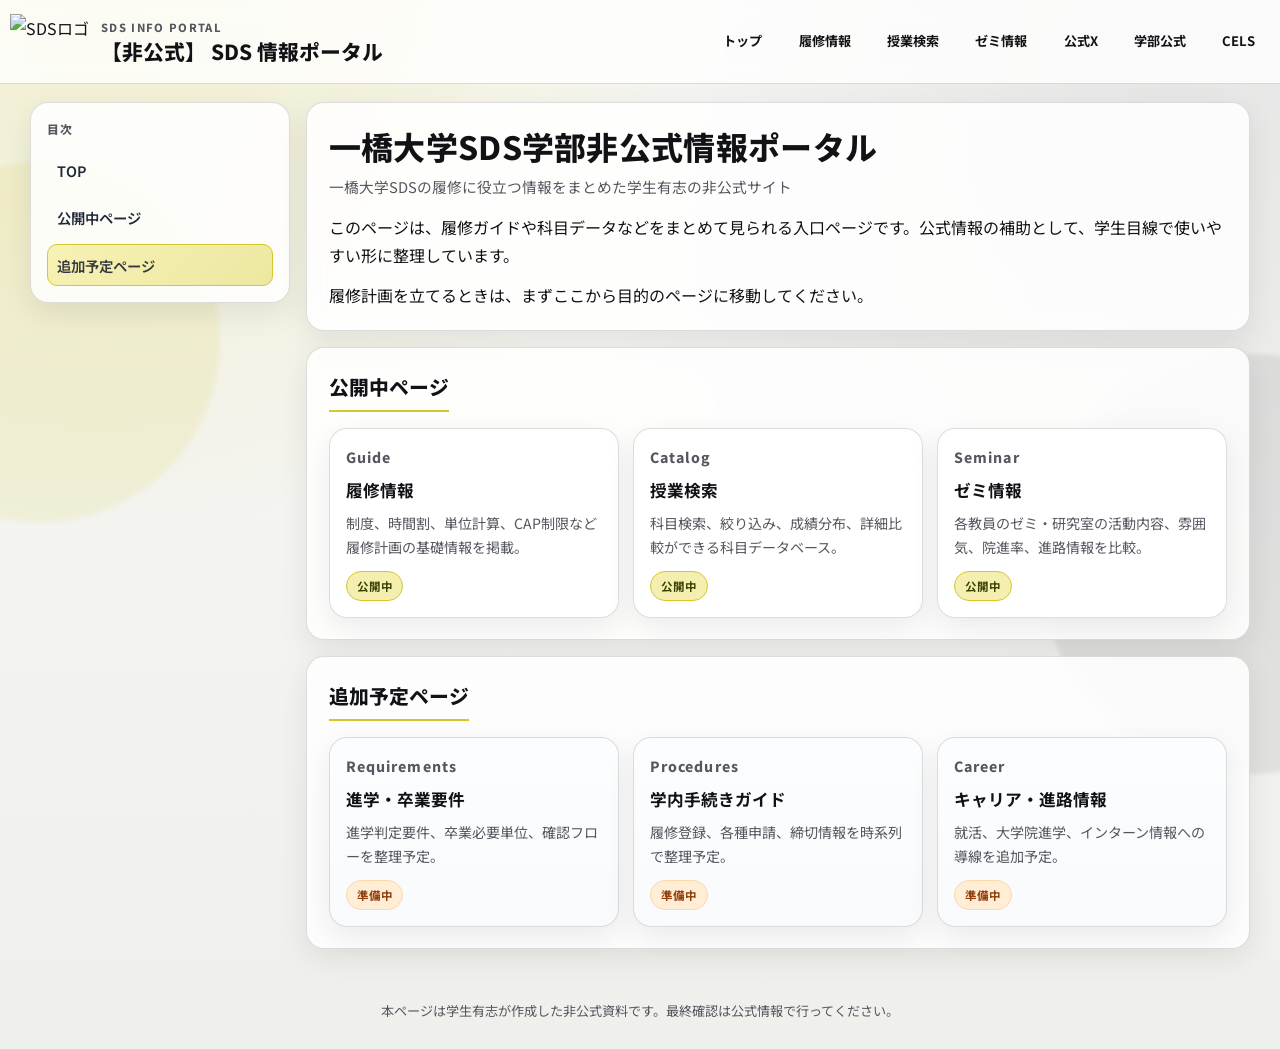
==== commit 3c2160fb: "ゼミ情報ページを追加（公式データ統合・分野フィルター・モーダル詳細表示） - zemi.htmlを新規作成（カード一覧・分野フィルター・テキスト検索・モーダル詳細） - ゼミ情報.csvに公式データ7" ====
--- a/docs/index.html
+++ b/docs/index.html
@@ -16,7 +16,7 @@
         <img class="site-logo" src="images/logo-sds.png" alt="SDSロゴ">
         <div class="brand-block">
           <p class="brand-kicker">SDS INFO PORTAL</p>
-          <p class="brand-title">【非公式】 SDS 情報ポータル</p>
+          <p class="brand-title"><span class="brand-unofficial">【非公式】 </span>SDS 情報ポータル</p>
         </div>
       </a>
       <button class="hamburger" type="button" aria-label="メニューを開く" aria-expanded="false">
@@ -28,6 +28,7 @@
         <a class="topnav-link" href="index.html">トップ</a>
         <a class="topnav-link" href="rishu.html">履修情報</a>
         <a class="topnav-link" href="courses.html">授業検索</a>
+        <a class="topnav-link" href="zemi.html">ゼミ情報</a>
         <a class="topnav-link" href="https://x.com/SDS_info2024" target="_blank" rel="noopener noreferrer">公式X</a>
         <a class="topnav-link" href="https://www.sds.hit-u.ac.jp/" target="_blank" rel="noopener noreferrer">学部公式</a>
         <a class="topnav-link" href="https://cels.hit-u.ac.jp/" target="_blank" rel="noopener noreferrer">CELS</a>
@@ -63,7 +64,7 @@
               <dt>種別</dt>
               <dd>非公式履修ポータル</dd>
               <dt>公開中</dt>
-              <dd>2ページ</dd>
+              <dd>3ページ</dd>
               <dt>準備中</dt>
               <dd>4カテゴリ</dd>
               <dt>最終更新</dt>
@@ -88,6 +89,14 @@
             <p class="directory-label">Catalog</p>
             <h3>授業検索</h3>
             <p>科目検索、絞り込み、成績分布、詳細比較ができる科目データベース。</p>
+            <div class="card-footer">
+              <span class="status-badge live">公開中</span>
+            </div>
+          </a>
+          <a class="directory-card directory-card-linkbox" href="zemi.html">
+            <p class="directory-label">Seminar</p>
+            <h3>ゼミ情報</h3>
+            <p>各教員のゼミ・研究室の活動内容、雰囲気、院進率、進路情報を比較。</p>
             <div class="card-footer">
               <span class="status-badge live">公開中</span>
             </div>
--- a/docs/style.css
+++ b/docs/style.css
@@ -13,16 +13,24 @@
   --accent: #4f545e;
   --accent-soft: #f4efaf;
 
-  --cat-sds: #d4c82b;
-  --cat-social: #9ea1a8;
-  --cat-ds: #4f545e;
-  --cat-pace: #3b3f46;
+  --cat-sds: #7e57c2;
+  --cat-social: #f28c28;
+  --cat-ds: #2f80ed;
+  --cat-pace: #e53935;
 
   --kubun-intro: #15803d;
   --kubun-basic: #0f766e;
   --kubun-advanced: #b45309;
   --kubun-seminar: #7c3aed;
   --kubun-common: #6b7280;
+
+  --zemi-lab: #1d4ed8;
+  --zemi-zemi: #059669;
+  --zemi-mid: #ca8a04;
+
+  --zemi-social: #f28c28;
+  --zemi-stats: #2f80ed;
+  --zemi-ai: #7e57c2;
 
   --grade-aplus: #1d4ed8;
   --grade-a: #059669;
@@ -111,6 +119,7 @@
 
 .topbar-inner {
   display: flex;
+  flex-wrap: wrap;
   justify-content: space-between;
   align-items: center;
   gap: 1rem;
@@ -122,6 +131,8 @@
   align-items: center;
   gap: 0.75rem;
   color: inherit;
+  flex: 1 1 320px;
+  min-width: 0;
 }
 
 .brand-home:hover {
@@ -171,8 +182,8 @@
 
 .hamburger-line {
   display: block;
-  width: 22px;
-  height: 2px;
+  width: 24px;
+  height: 2.5px;
   background: var(--text);
   border-radius: 2px;
   transition: transform 0.25s, opacity 0.25s;
@@ -194,6 +205,9 @@
   display: flex;
   flex-wrap: wrap;
   gap: 0.45rem;
+  justify-content: flex-end;
+  flex: 1 1 560px;
+  min-width: 0;
 }
 
 .topnav-link {
@@ -204,6 +218,7 @@
   font-weight: 700;
   color: var(--text);
   transition: background-color 0.18s, border-color 0.18s, color 0.18s;
+  white-space: nowrap;
 }
 
 .topnav-link:hover {
@@ -485,7 +500,7 @@
 }
 
 .article-head {
-  margin-bottom: 1rem;
+  margin-bottom: 0.85rem;
 }
 
 .article-title {
@@ -503,8 +518,8 @@
 
 .intro-grid {
   display: grid;
-  grid-template-columns: 1.4fr 0.9fr;
-  gap: 1rem;
+  grid-template-columns: 1fr;
+  gap: 0.7rem;
 }
 
 .intro-text p + p {
@@ -512,6 +527,7 @@
 }
 
 .infobox {
+  display: none;
   border: 1px solid #d4c82b;
   border-radius: 14px;
   padding: 0.9rem;
@@ -574,6 +590,13 @@
   flex-wrap: wrap;
   gap: 0.5rem;
   align-items: center;
+}
+
+.filter-label {
+  font-size: 0.78rem;
+  font-weight: 700;
+  color: var(--text-muted);
+  white-space: nowrap;
 }
 
 .category-filters {
@@ -673,10 +696,10 @@
   border-radius: 999px;
 }
 
-.card-cat.cat-sds { background: var(--cat-sds); }
-.card-cat.cat-social { background: var(--cat-social); }
-.card-cat.cat-ds { background: var(--cat-ds); }
-.card-cat.cat-pace { background: var(--cat-pace); }
+.card-cat.cat-sds, .modal-cat.cat-sds { background: var(--cat-sds); }
+.card-cat.cat-social, .modal-cat.cat-social { background: var(--cat-social); }
+.card-cat.cat-ds, .modal-cat.cat-ds { background: var(--cat-ds); }
+.card-cat.cat-pace, .modal-cat.cat-pace { background: var(--cat-pace); }
 
 .card-kubun,
 .modal-kubun {
@@ -894,6 +917,48 @@
   border-radius: 3px;
 }
 
+/* ========== Zemi Type Badges ========== */
+.zemi-type-lab  { background: var(--zemi-lab); color: #fff; }
+.zemi-type-zemi { background: var(--zemi-zemi); color: #fff; }
+.zemi-type-mid  { background: var(--zemi-mid); color: #fff; }
+
+.cat-btn[data-cat="lab"].active  { background: var(--zemi-lab); }
+.cat-btn[data-cat="zemi"].active { background: var(--zemi-zemi); }
+.cat-btn[data-cat="mid"].active  { background: var(--zemi-mid); }
+
+/* ========== Zemi Field Badges ========== */
+.zemi-field-social { background: var(--zemi-social); color: #fff; }
+.zemi-field-stats  { background: var(--zemi-stats); color: #fff; }
+.zemi-field-ai     { background: var(--zemi-ai); color: #fff; }
+
+.cat-btn[data-cat="social"].active { background: var(--zemi-social); }
+.cat-btn[data-cat="stats"].active  { background: var(--zemi-stats); }
+.cat-btn[data-cat="ai"].active     { background: var(--zemi-ai); }
+
+/* ========== Zemi Card Stats ========== */
+.zemi-stats {
+  display: flex;
+  flex-wrap: wrap;
+  gap: 0.45rem;
+  margin-top: 0.35rem;
+}
+
+.zemi-stat {
+  display: inline-flex;
+  align-items: center;
+  font-size: 0.8rem;
+  color: var(--text-muted);
+  background: var(--bg-soft);
+  border-radius: 999px;
+  padding: 0.18rem 0.55rem;
+}
+
+.zemi-content-preview {
+  margin-top: 0.35rem;
+  font-size: 0.84rem;
+  line-height: 1.5;
+}
+
 .no-grade-data {
   color: var(--text-muted);
   font-size: 0.85rem;
@@ -994,6 +1059,15 @@
 }
 
 @media (max-width: 980px) {
+  .topbar-inner {
+    align-items: flex-start;
+  }
+
+  .topbar-menu {
+    width: 100%;
+    justify-content: flex-start;
+  }
+
   .wiki-layout {
     grid-template-columns: 1fr;
   }
@@ -1020,6 +1094,8 @@
   .topbar-inner {
     flex-wrap: wrap;
     align-items: center;
+    padding-left: 1rem;
+    padding-right: 1rem;
   }
 
   .brand-home {
@@ -1029,8 +1105,22 @@
 
   .hamburger {
     display: flex;
-  }
-
+    flex-shrink: 0;
+  }
+
+  .brand-block {
+    overflow: hidden;
+  }
+
+  .brand-unofficial {
+    display: none;
+  }
+
+  .brand-title {
+    overflow: hidden;
+    text-overflow: ellipsis;
+    white-space: nowrap;
+  }
   .topbar-menu {
     display: none;
     width: 100%;
@@ -1057,9 +1147,42 @@
     padding: 1.05rem;
   }
 
+  .article-head {
+    margin-bottom: 0.5rem;
+  }
+
+  .article-title {
+    font-size: 1.25rem;
+  }
+
+  .infobox {
+    display: none;
+  }
+
   .filter-bar {
     flex-direction: column;
     align-items: stretch;
+    gap: 0.4rem;
+  }
+
+  .search-input {
+    flex: unset;
+    padding: 0.5rem 0.75rem;
+    font-size: 0.85rem;
+  }
+
+  .filter-group {
+    gap: 0.35rem;
+  }
+
+  .cat-btn {
+    font-size: 0.72rem;
+    padding: 0.25rem 0.55rem;
+  }
+
+  .filter-select {
+    padding: 0.35rem 0.5rem;
+    font-size: 0.78rem;
   }
 
   .card-grid {
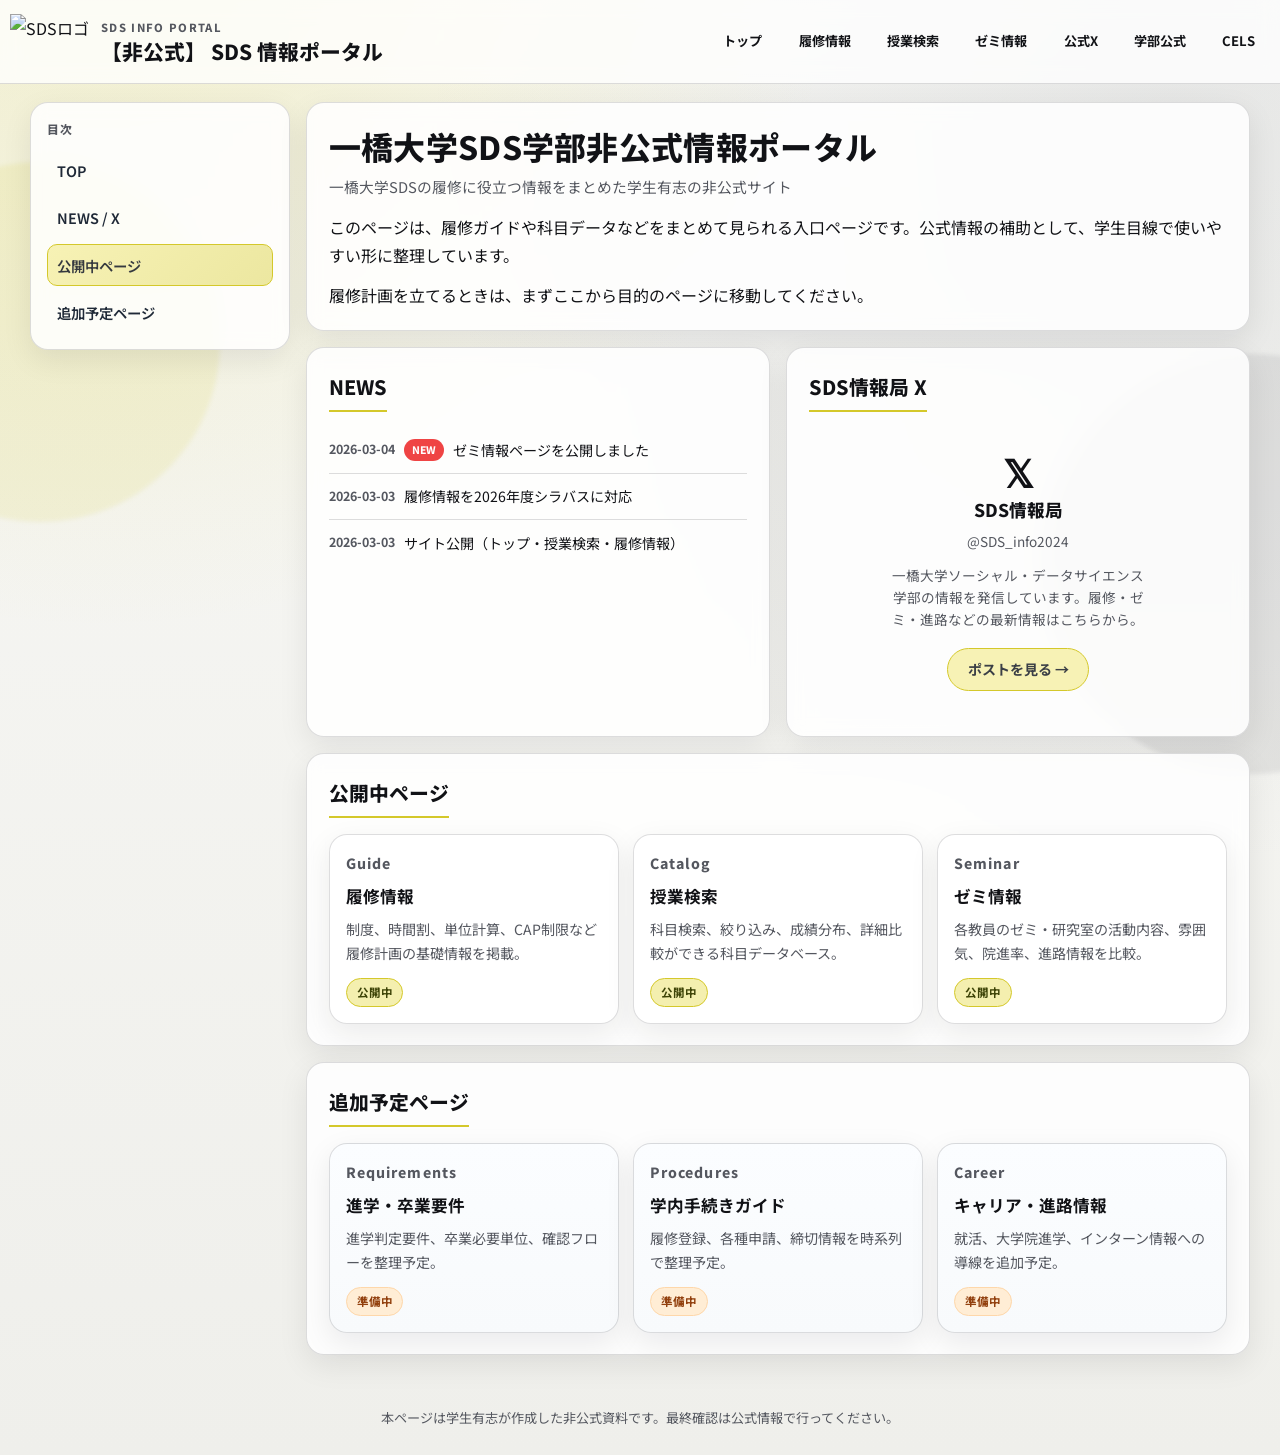
==== commit 3f6a38df: "Xタイムライン埋め込みをプロフィールカードに変更（ウィジェット廃止対応） Co-Authored-By: Claude Opus 4.6 <noreply@anthropic.com>" ====
--- a/docs/index.html
+++ b/docs/index.html
@@ -41,6 +41,7 @@
       <p class="sidebar-title">目次</p>
       <nav class="sidebar-nav">
         <a href="#overview" class="nav-link active">TOP</a>
+        <a href="#news-twitter" class="nav-link">NEWS / X</a>
         <a href="#pages" class="nav-link">公開中ページ</a>
         <a href="#upcoming" class="nav-link">追加予定ページ</a>
       </nav>
@@ -71,6 +72,39 @@
               <dd>2026-03-03</dd>
             </dl>
           </aside>
+        </div>
+      </section>
+
+      <section id="news-twitter" class="section news-twitter-section">
+        <div class="news-twitter-grid">
+          <div class="news-panel article-section">
+            <h2 class="section-title">NEWS</h2>
+            <ul class="news-list">
+              <li class="news-item">
+                <time class="news-date">2026-03-04</time>
+                <span class="news-badge new">NEW</span>
+                <span class="news-text">ゼミ情報ページを公開しました</span>
+              </li>
+              <li class="news-item">
+                <time class="news-date">2026-03-03</time>
+                <span class="news-text">履修情報を2026年度シラバスに対応</span>
+              </li>
+              <li class="news-item">
+                <time class="news-date">2026-03-03</time>
+                <span class="news-text">サイト公開（トップ・授業検索・履修情報）</span>
+              </li>
+            </ul>
+          </div>
+          <div class="twitter-panel article-section">
+            <h2 class="section-title">SDS情報局 X</h2>
+            <div class="x-profile-card">
+              <div class="x-profile-icon">𝕏</div>
+              <p class="x-profile-name">SDS情報局</p>
+              <p class="x-profile-handle">@SDS_info2024</p>
+              <p class="x-profile-desc">一橋大学ソーシャル・データサイエンス学部の情報を発信しています。履修・ゼミ・進路などの最新情報はこちらから。</p>
+              <a class="x-profile-btn" href="https://x.com/SDS_info2024" target="_blank" rel="noopener noreferrer">ポストを見る →</a>
+            </div>
+          </div>
         </div>
       </section>
 
--- a/docs/style.css
+++ b/docs/style.css
@@ -959,6 +959,159 @@
   line-height: 1.5;
 }
 
+/* ========== Zemi Visual Bars ========== */
+.zemi-visual-bars {
+  display: grid;
+  gap: 1rem;
+  margin-bottom: 1rem;
+  padding: 1rem;
+  border: 1px solid var(--border);
+  border-radius: 12px;
+  background: #fafaf6;
+}
+
+.zemi-bar-item {
+  display: grid;
+  gap: 0.3rem;
+}
+
+.zemi-bar-label {
+  font-size: 0.82rem;
+  font-weight: 700;
+  color: var(--text-muted);
+}
+
+.zemi-bar-value {
+  font-size: 0.78rem;
+  color: var(--text-muted);
+  text-align: right;
+}
+
+/* 形態 spectrum bar */
+.zemi-spectrum-wrap {
+  display: flex;
+  align-items: center;
+  gap: 0.6rem;
+  padding: 0 12px;
+}
+
+.zemi-spectrum-end {
+  font-size: 0.75rem;
+  font-weight: 700;
+  white-space: nowrap;
+  flex-shrink: 0;
+}
+
+.zemi-spectrum-end.left { color: var(--zemi-zemi); }
+.zemi-spectrum-end.right { color: var(--zemi-lab); }
+
+.zemi-spectrum-bar {
+  position: relative;
+  flex: 1;
+  height: 10px;
+  border-radius: 999px;
+  background: linear-gradient(90deg, rgba(5,150,105,0.3), rgba(202,138,4,0.3) 50%, rgba(29,78,216,0.3));
+}
+
+.zemi-spectrum-end.active {
+  font-size: 0.82rem;
+  font-weight: 800;
+}
+
+.zemi-spectrum-end.left.active { color: var(--zemi-zemi); }
+.zemi-spectrum-end.right.active { color: var(--zemi-lab); }
+
+.zemi-spectrum-marker {
+  position: absolute;
+  top: 50%;
+  transform: translate(-50%, -50%);
+  width: 20px;
+  height: 20px;
+  border-radius: 50%;
+  border: 2.5px solid #fff;
+  z-index: 1;
+}
+
+.zemi-spectrum-marker.marker-zemi { background: var(--zemi-zemi); }
+.zemi-spectrum-marker.marker-mid  { background: var(--zemi-mid); }
+.zemi-spectrum-marker.marker-lab  { background: var(--zemi-lab); }
+
+.zemi-spectrum-marker-label {
+  position: absolute;
+  top: -22px;
+  left: 50%;
+  transform: translateX(-50%);
+  font-size: 0.72rem;
+  font-weight: 800;
+  white-space: nowrap;
+  color: var(--text);
+}
+
+/* 活動時間 range bar */
+.zemi-range-wrap {
+  position: relative;
+}
+
+.zemi-range-bar {
+  position: relative;
+  height: 14px;
+  border-radius: 999px;
+  background: var(--bg-soft);
+  overflow: hidden;
+}
+
+.zemi-range-fill {
+  position: absolute;
+  top: 0;
+  height: 100%;
+  border-radius: 999px;
+  background: linear-gradient(90deg, #f59e0b, #ef4444);
+  min-width: 6px;
+}
+
+.zemi-range-ticks {
+  position: relative;
+  height: 18px;
+  margin-top: 2px;
+}
+
+.zemi-range-tick {
+  position: absolute;
+  transform: translateX(-50%);
+  font-size: 0.65rem;
+  color: var(--text-muted);
+}
+
+/* 院進検討率 bar */
+.zemi-pct-wrap {
+  display: flex;
+  align-items: center;
+  gap: 0.6rem;
+}
+
+.zemi-pct-bar {
+  flex: 1;
+  height: 14px;
+  border-radius: 999px;
+  background: var(--bg-soft);
+  overflow: hidden;
+}
+
+.zemi-pct-fill {
+  height: 100%;
+  border-radius: 999px;
+  background: linear-gradient(90deg, #60a5fa, #3b82f6);
+  transition: width 0.4s ease;
+}
+
+.zemi-pct-value {
+  font-size: 0.85rem;
+  font-weight: 800;
+  color: var(--text);
+  min-width: 3em;
+  text-align: right;
+}
+
 .no-grade-data {
   color: var(--text-muted);
   font-size: 0.85rem;
@@ -1034,10 +1187,154 @@
   background: #f7f4ce;
 }
 
+.field-desc-list {
+  display: grid;
+  grid-template-columns: auto 1fr;
+  gap: 0.55rem 1.1rem;
+  font-size: 0.92rem;
+  margin-top: 1rem;
+}
+
+.field-desc-list dt {
+  font-weight: 700;
+  color: var(--text-muted);
+  white-space: nowrap;
+  padding-top: 0.1rem;
+}
+
+.field-desc-list dd {
+  margin: 0;
+  line-height: 1.6;
+}
+
 .source-list {
   margin-left: 1.15rem;
   display: grid;
   gap: 0.42rem;
+}
+
+/* ========== NEWS + Twitter Section ========== */
+.news-twitter-section {
+  scroll-margin-top: 6rem;
+}
+
+.news-twitter-grid {
+  display: grid;
+  grid-template-columns: 1fr 1fr;
+  gap: 1rem;
+}
+
+.news-panel,
+.twitter-panel {
+  min-height: 0;
+}
+
+.news-list {
+  list-style: none;
+  display: grid;
+  gap: 0;
+}
+
+.news-item {
+  display: flex;
+  flex-wrap: wrap;
+  align-items: center;
+  gap: 0.4rem 0.6rem;
+  padding: 0.65rem 0;
+  border-bottom: 1px solid var(--border);
+  font-size: 0.88rem;
+}
+
+.news-item:last-child {
+  border-bottom: none;
+}
+
+.news-date {
+  font-size: 0.78rem;
+  font-weight: 700;
+  color: var(--text-muted);
+  flex-shrink: 0;
+}
+
+.news-badge {
+  display: inline-block;
+  font-size: 0.65rem;
+  font-weight: 800;
+  border-radius: 999px;
+  padding: 0.12rem 0.48rem;
+  flex-shrink: 0;
+}
+
+.news-badge.new {
+  color: #fff;
+  background: #ef4444;
+}
+
+.news-text {
+  flex: 1;
+  min-width: 0;
+}
+
+.twitter-embed-wrap {
+  border-radius: 12px;
+  overflow: hidden;
+}
+
+.x-profile-card {
+  display: flex;
+  flex-direction: column;
+  align-items: center;
+  text-align: center;
+  gap: 0.3rem;
+  padding: 1.5rem 1rem;
+}
+
+.x-profile-icon {
+  font-size: 2.4rem;
+  line-height: 1;
+  font-weight: 800;
+}
+
+.x-profile-name {
+  font-size: 1.1rem;
+  font-weight: 800;
+}
+
+.x-profile-handle {
+  font-size: 0.85rem;
+  color: var(--text-muted);
+}
+
+.x-profile-desc {
+  font-size: 0.85rem;
+  color: var(--text-muted);
+  margin-top: 0.4rem;
+  max-width: 32ch;
+  line-height: 1.6;
+}
+
+.x-profile-btn {
+  display: inline-block;
+  margin-top: 0.8rem;
+  border: 1px solid #d4c82b;
+  border-radius: 999px;
+  padding: 0.5rem 1.2rem;
+  font-size: 0.88rem;
+  font-weight: 700;
+  color: #3b3f46;
+  background: #f7f2b5;
+  transition: background 0.18s;
+}
+
+.x-profile-btn:hover {
+  text-decoration: none;
+  background: #f0e97d;
+}
+
+@media (max-width: 720px) {
+  .news-twitter-grid {
+    grid-template-columns: 1fr;
+  }
 }
 
 .footer {
@@ -1192,4 +1489,23 @@
   .modal {
     padding: 1.2rem;
   }
-}
+
+  .modal-info {
+    grid-template-columns: 1fr;
+    gap: 0.15rem;
+  }
+
+  .modal-info dt {
+    margin-top: 0.45rem;
+    font-weight: 700;
+  }
+
+  .field-desc-list {
+    grid-template-columns: 1fr;
+    gap: 0.15rem;
+  }
+
+  .field-desc-list dt {
+    margin-top: 0.55rem;
+  }
+}
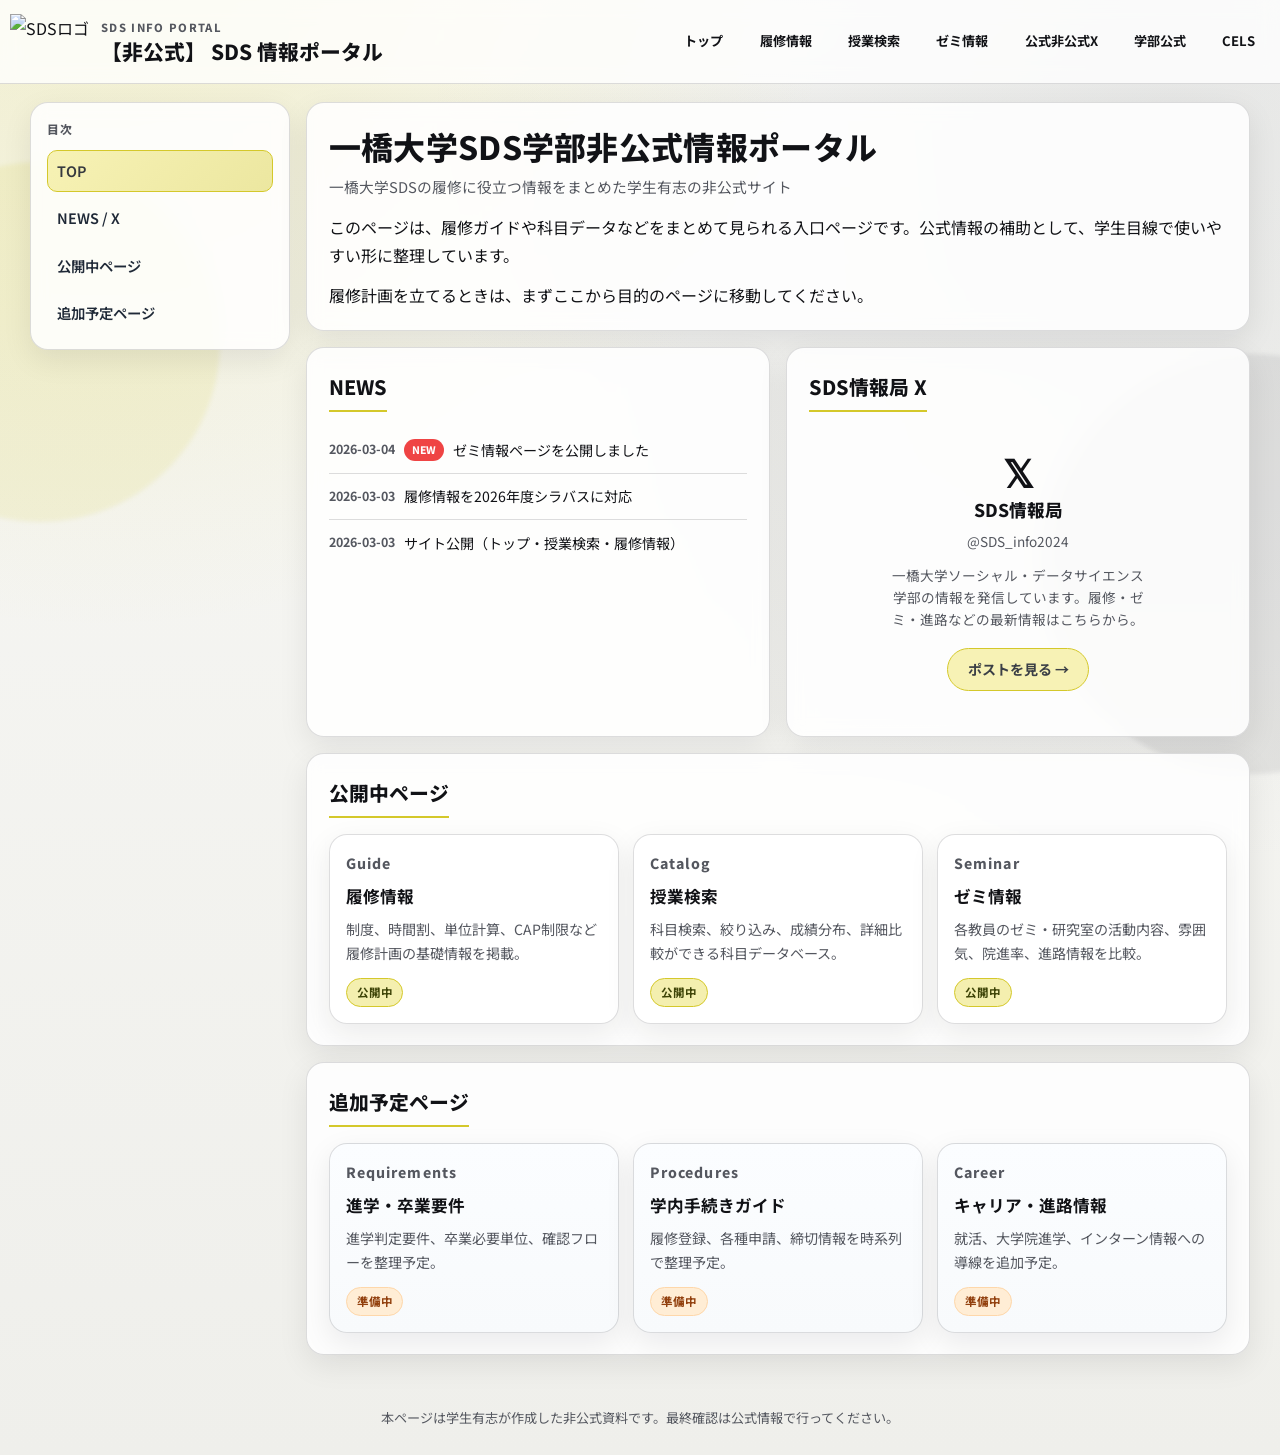
==== commit 126d6f11: "「非公式公式X」を「公式非公式X」に戻す Co-Authored-By: Claude Opus 4.6 <noreply@anthropic.com>" ====
--- a/docs/index.html
+++ b/docs/index.html
@@ -29,7 +29,7 @@
         <a class="topnav-link" href="rishu.html">履修情報</a>
         <a class="topnav-link" href="courses.html">授業検索</a>
         <a class="topnav-link" href="zemi.html">ゼミ情報</a>
-        <a class="topnav-link" href="https://x.com/SDS_info2024" target="_blank" rel="noopener noreferrer">公式X</a>
+        <a class="topnav-link" href="https://x.com/SDS_info2024" target="_blank" rel="noopener noreferrer">公式非公式X</a>
         <a class="topnav-link" href="https://www.sds.hit-u.ac.jp/" target="_blank" rel="noopener noreferrer">学部公式</a>
         <a class="topnav-link" href="https://cels.hit-u.ac.jp/" target="_blank" rel="noopener noreferrer">CELS</a>
       </nav>
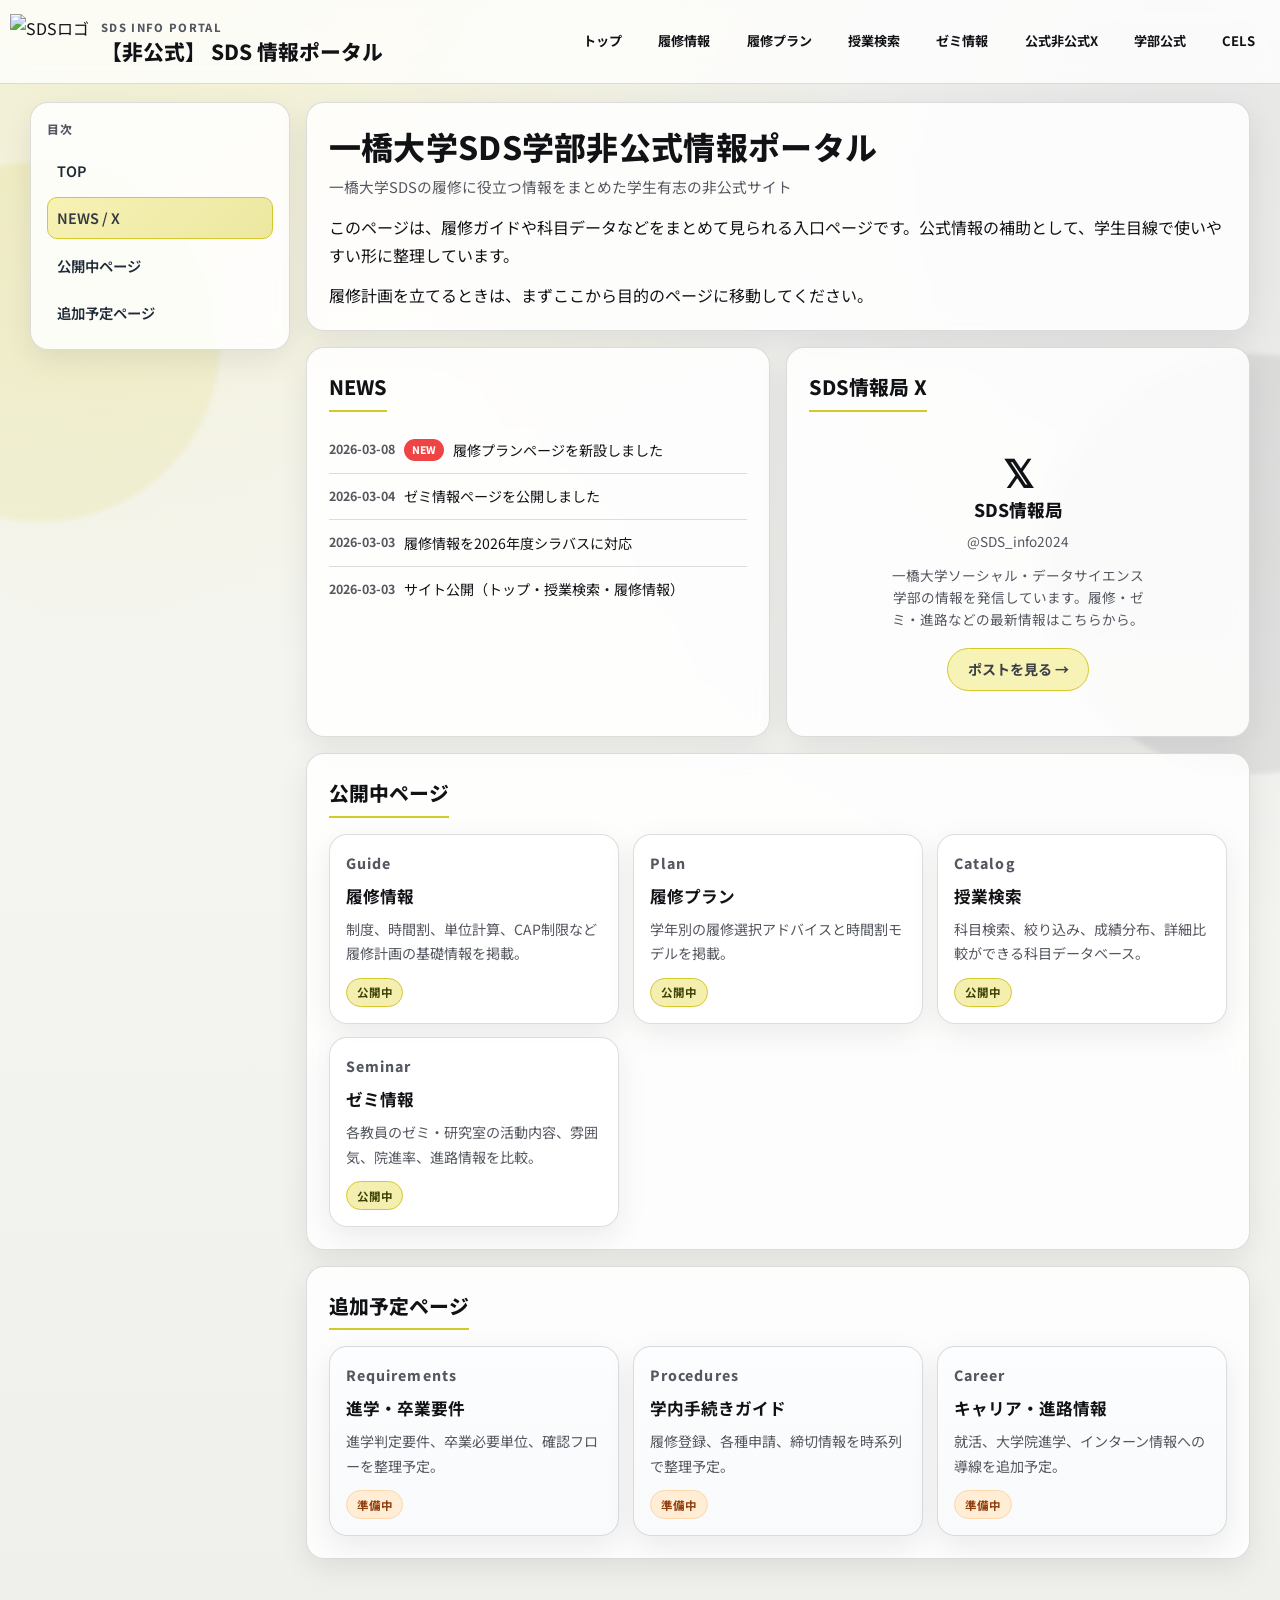
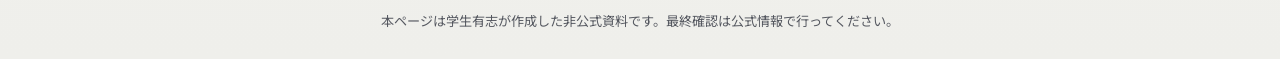
==== commit a41bcfeb: "NEWS欄に履修プラン新設を追加、公開ページ数・最終更新日を更新 Co-Authored-By: Claude Opus 4.6 <noreply@anthropic.com>" ====
--- a/docs/index.html
+++ b/docs/index.html
@@ -27,6 +27,7 @@
       <nav class="topbar-menu">
         <a class="topnav-link" href="index.html">トップ</a>
         <a class="topnav-link" href="rishu.html">履修情報</a>
+        <a class="topnav-link" href="plan.html">履修プラン</a>
         <a class="topnav-link" href="courses.html">授業検索</a>
         <a class="topnav-link" href="zemi.html">ゼミ情報</a>
         <a class="topnav-link" href="https://x.com/SDS_info2024" target="_blank" rel="noopener noreferrer">公式非公式X</a>
@@ -65,11 +66,11 @@
               <dt>種別</dt>
               <dd>非公式履修ポータル</dd>
               <dt>公開中</dt>
-              <dd>3ページ</dd>
+              <dd>5ページ</dd>
               <dt>準備中</dt>
               <dd>4カテゴリ</dd>
               <dt>最終更新</dt>
-              <dd>2026-03-03</dd>
+              <dd>2026-03-08</dd>
             </dl>
           </aside>
         </div>
@@ -81,8 +82,12 @@
             <h2 class="section-title">NEWS</h2>
             <ul class="news-list">
               <li class="news-item">
+                <time class="news-date">2026-03-08</time>
+                <span class="news-badge new">NEW</span>
+                <span class="news-text">履修プランページを新設しました</span>
+              </li>
+              <li class="news-item">
                 <time class="news-date">2026-03-04</time>
-                <span class="news-badge new">NEW</span>
                 <span class="news-text">ゼミ情報ページを公開しました</span>
               </li>
               <li class="news-item">
@@ -115,6 +120,14 @@
             <p class="directory-label">Guide</p>
             <h3>履修情報</h3>
             <p>制度、時間割、単位計算、CAP制限など履修計画の基礎情報を掲載。</p>
+            <div class="card-footer">
+              <span class="status-badge live">公開中</span>
+            </div>
+          </a>
+          <a class="directory-card directory-card-linkbox" href="plan.html">
+            <p class="directory-label">Plan</p>
+            <h3>履修プラン</h3>
+            <p>学年別の履修選択アドバイスと時間割モデルを掲載。</p>
             <div class="card-footer">
               <span class="status-badge live">公開中</span>
             </div>
